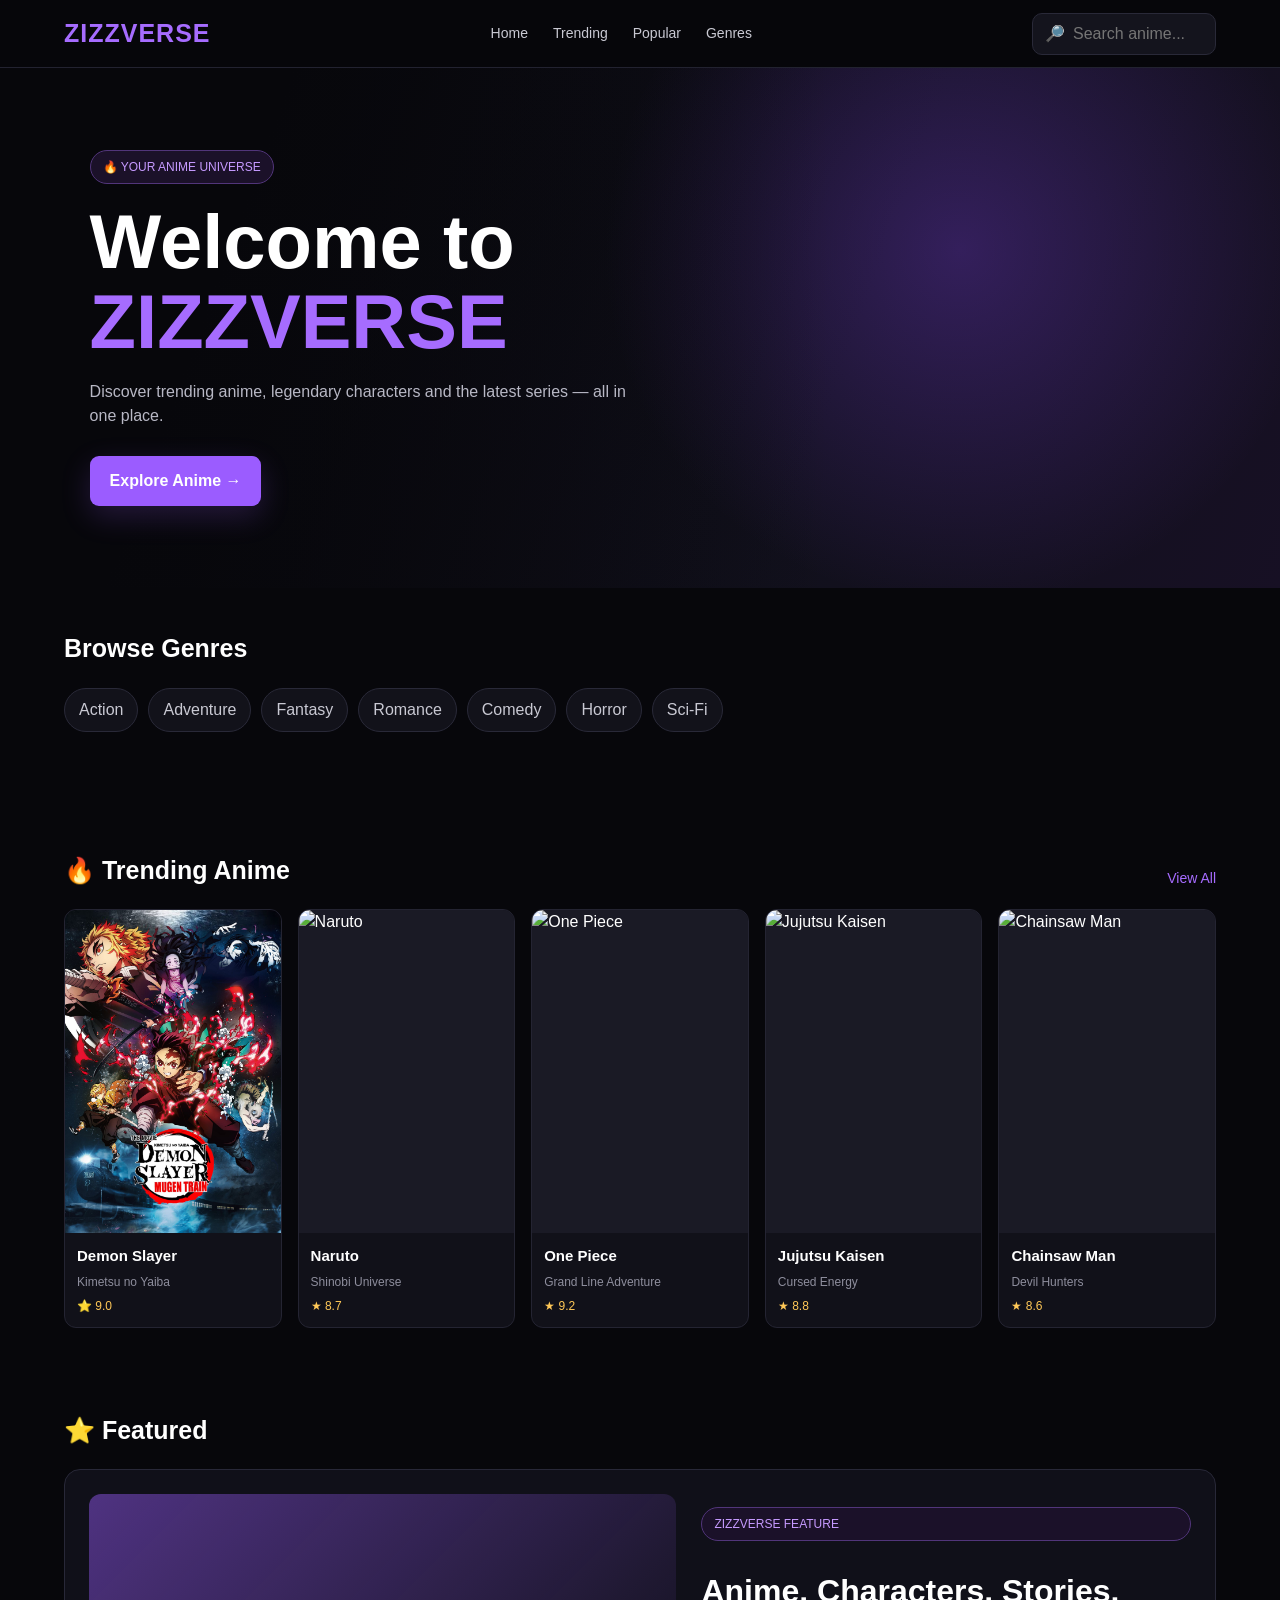
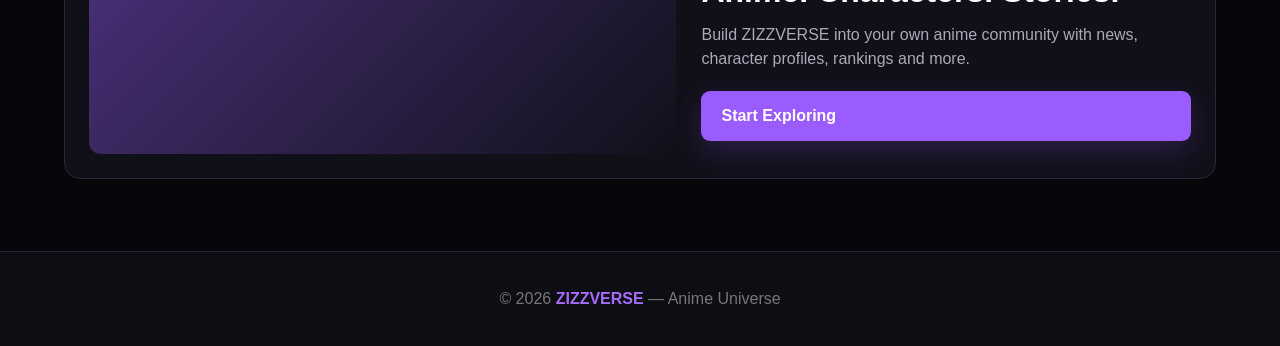
==== index.html @ 0466b25a "Update index.html" ====
<!DOCTYPE html>
<html lang="en">
<head>
<meta charset="UTF-8">
<meta name="viewport" content="width=device-width, initial-scale=1.0">
<meta name="description" content="ZIZZVERSE — Anime Universe">
<title>ZIZZVERSE — Anime Universe</title>
<style>
*{margin:0;padding:0;box-sizing:border-box}html{scroll-behavior:smooth}
body{font-family:Arial,Helvetica,sans-serif;background:#07070b;color:#fff;line-height:1.5}
a{text-decoration:none;color:inherit}button,input{font:inherit}
.nav{position:sticky;top:0;z-index:100;height:68px;display:flex;align-items:center;justify-content:space-between;padding:0 5%;background:rgba(7,7,11,.92);backdrop-filter:blur(12px);border-bottom:1px solid #222230}
.logo{font-size:25px;font-weight:900;letter-spacing:1px;color:#a66cff}.nav-links{display:flex;gap:25px;color:#c9c9d3;font-size:14px}.nav-links a:hover{color:#b477ff}
.search{display:flex;align-items:center;gap:8px;background:#14141d;border:1px solid #292938;border-radius:10px;padding:8px 12px}.search input{width:130px;background:none;border:0;outline:0;color:#fff}
.hero{min-height:520px;display:flex;align-items:center;padding:80px 7%;position:relative;overflow:hidden;background:radial-gradient(circle at 75% 35%,rgba(140,70,255,.28),transparent 35%),linear-gradient(110deg,#07070b 20%,#11101c 65%,#171024)}
.hero:after{content:"";position:absolute;inset:0;background:linear-gradient(90deg,#07070b 0%,transparent 65%);pointer-events:none}
.hero-content{position:relative;z-index:2;max-width:650px}.badge{display:inline-block;padding:7px 12px;border:1px solid #51357a;border-radius:999px;color:#c69aff;background:#1b1129;font-size:12px;margin-bottom:18px}
.hero h1{font-size:clamp(42px,7vw,76px);line-height:1.05;margin-bottom:18px}.hero h1 span{color:#a66cff}.hero p{color:#b8b8c5;max-width:560px;margin-bottom:28px;font-size:16px}
.btn{display:inline-block;padding:13px 20px;border-radius:9px;background:#9b5cff;font-weight:800;box-shadow:0 10px 30px rgba(155,92,255,.2)}.btn:hover{background:#ae78ff}
.section{padding:42px 5%}.section-head{display:flex;align-items:end;justify-content:space-between;margin-bottom:20px;gap:15px}.section h2{font-size:25px}.view{color:#a66cff;font-size:14px}
.chips{display:flex;gap:10px;overflow:auto;padding-bottom:8px;margin-bottom:28px}.chip{flex:0 0 auto;padding:9px 14px;border-radius:999px;background:#12121a;border:1px solid #292938;color:#c9c9d3}.chip:hover{border-color:#9b5cff;color:#fff}
.grid{display:grid;grid-template-columns:repeat(5,1fr);gap:16px}.card{background:#111119;border:1px solid #242432;border-radius:12px;overflow:hidden;transition:.25s}.card:hover{transform:translateY(-6px);border-color:#8e5bdb}
.poster{width:100%;aspect-ratio:2/3;object-fit:cover;display:block;background:#1a1a25}.info{padding:12px}.info h3{font-size:15px;margin-bottom:5px;white-space:nowrap;overflow:hidden;text-overflow:ellipsis}.info p{font-size:12px;color:#8e8e9d}.rating{color:#ffc857;font-size:12px;margin-top:6px}
.feature{display:grid;grid-template-columns:1.2fr 1fr;gap:25px;padding:24px;background:#101019;border:1px solid #282838;border-radius:16px}.feature-art{min-height:260px;border-radius:12px;background:linear-gradient(135deg,rgba(155,92,255,.45),rgba(20,20,30,.1)),url("https://placehold.co/1000x600/15151f/ffffff?text=ZIZZVERSE+FEATURED") center/cover}.feature-copy{display:flex;flex-direction:column;justify-content:center}.feature-copy h2{font-size:32px;margin:8px 0}.feature-copy p{color:#aaaab8;margin-bottom:20px}
footer{margin-top:30px;padding:35px 5%;text-align:center;background:#0d0d14;border-top:1px solid #222230;color:#777}footer strong{color:#a66cff}
@media(max-width:1000px){.grid{grid-template-columns:repeat(4,1fr)}}@media(max-width:750px){.nav-links{display:none}.search input{width:90px}.hero{min-height:460px;padding:65px 6%}.grid{grid-template-columns:repeat(2,1fr);gap:12px}.feature{grid-template-columns:1fr}.feature-art{min-height:190px}.section{padding:34px 5%}}
</style>
</head>
<body>
<header class="nav">
<a class="logo" href="#">ZIZZVERSE</a>
<nav class="nav-links"><a href="#home">Home</a><a href="#trending">Trending</a><a href="#popular">Popular</a><a href="#genres">Genres</a></nav>
<div class="search">🔎<input id="searchInput" type="search" placeholder="Search anime..."></div>
</header>
<main id="home">
<section class="hero"><div class="hero-content"><span class="badge">🔥 YOUR ANIME UNIVERSE</span><h1>Welcome to <span>ZIZZVERSE</span></h1><p>Discover trending anime, legendary characters and the latest series — all in one place.</p><a class="btn" href="#trending">Explore Anime →</a></div></section>
<section class="section" id="genres"><div class="section-head"><h2>Browse Genres</h2></div><div class="chips"><a class="chip" href="#">Action</a><a class="chip" href="#">Adventure</a><a class="chip" href="#">Fantasy</a><a class="chip" href="#">Romance</a><a class="chip" href="#">Comedy</a><a class="chip" href="#">Horror</a><a class="chip" href="#">Sci-Fi</a></div></section>
<section class="section" id="trending"><div class="section-head"><h2>🔥 Trending Anime</h2><a class="view" href="#">View All</a></div><div class="grid" id="animeGrid">

<a href="demon-slayer/" class="card" data-title="Demon Slayer">
    <img class="poster" src="images/demonslayer.jpg" alt="Demon Slayer">
    <div class="info">
        <h3>Demon Slayer</h3>
        <p>Kimetsu no Yaiba</p>
        <div class="rating">⭐ 9.0</div>
    </div>
</a>
<article class="card" data-title="Naruto"><img class="poster" src="https://placehold.co/600x900/17121f/ffffff?text=NARUTO" alt="Naruto"><div class="info"><h3>Naruto</h3><p>Shinobi Universe</p><div class="rating">★ 8.7</div></div></article>
<article class="card" data-title="One Piece"><img class="poster" src="https://placehold.co/600x900/17121f/ffffff?text=ONE+PIECE" alt="One Piece"><div class="info"><h3>One Piece</h3><p>Grand Line Adventure</p><div class="rating">★ 9.2</div></div></article>
<article class="card" data-title="Jujutsu Kaisen"><img class="poster" src="https://placehold.co/600x900/17121f/ffffff?text=JUJUTSU+KAISEN" alt="Jujutsu Kaisen"><div class="info"><h3>Jujutsu Kaisen</h3><p>Cursed Energy</p><div class="rating">★ 8.8</div></div></article>
<article class="card" data-title="Chainsaw Man"><img class="poster" src="https://placehold.co/600x900/17121f/ffffff?text=CHAINSAW+MAN" alt="Chainsaw Man"><div class="info"><h3>Chainsaw Man</h3><p>Devil Hunters</p><div class="rating">★ 8.6</div></div></article>
</div></section>
<section class="section" id="popular"><div class="section-head"><h2>⭐ Featured</h2></div><div class="feature"><div class="feature-art"></div><div class="feature-copy"><span class="badge">ZIZZVERSE FEATURE</span><h2>Anime. Characters. Stories.</h2><p>Build ZIZZVERSE into your own anime community with news, character profiles, rankings and more.</p><a class="btn" href="#trending">Start Exploring</a></div></div></section>
</main>
<footer>© 2026 <strong>ZIZZVERSE</strong> — Anime Universe</footer>
<script>
const search=document.getElementById("searchInput"),cards=document.querySelectorAll(".card");
search.addEventListener("input",()=>{const q=search.value.toLowerCase().trim();cards.forEach(c=>c.style.display=c.dataset.title.toLowerCase().includes(q)?"":"none")});
</script>
</body>
</html>
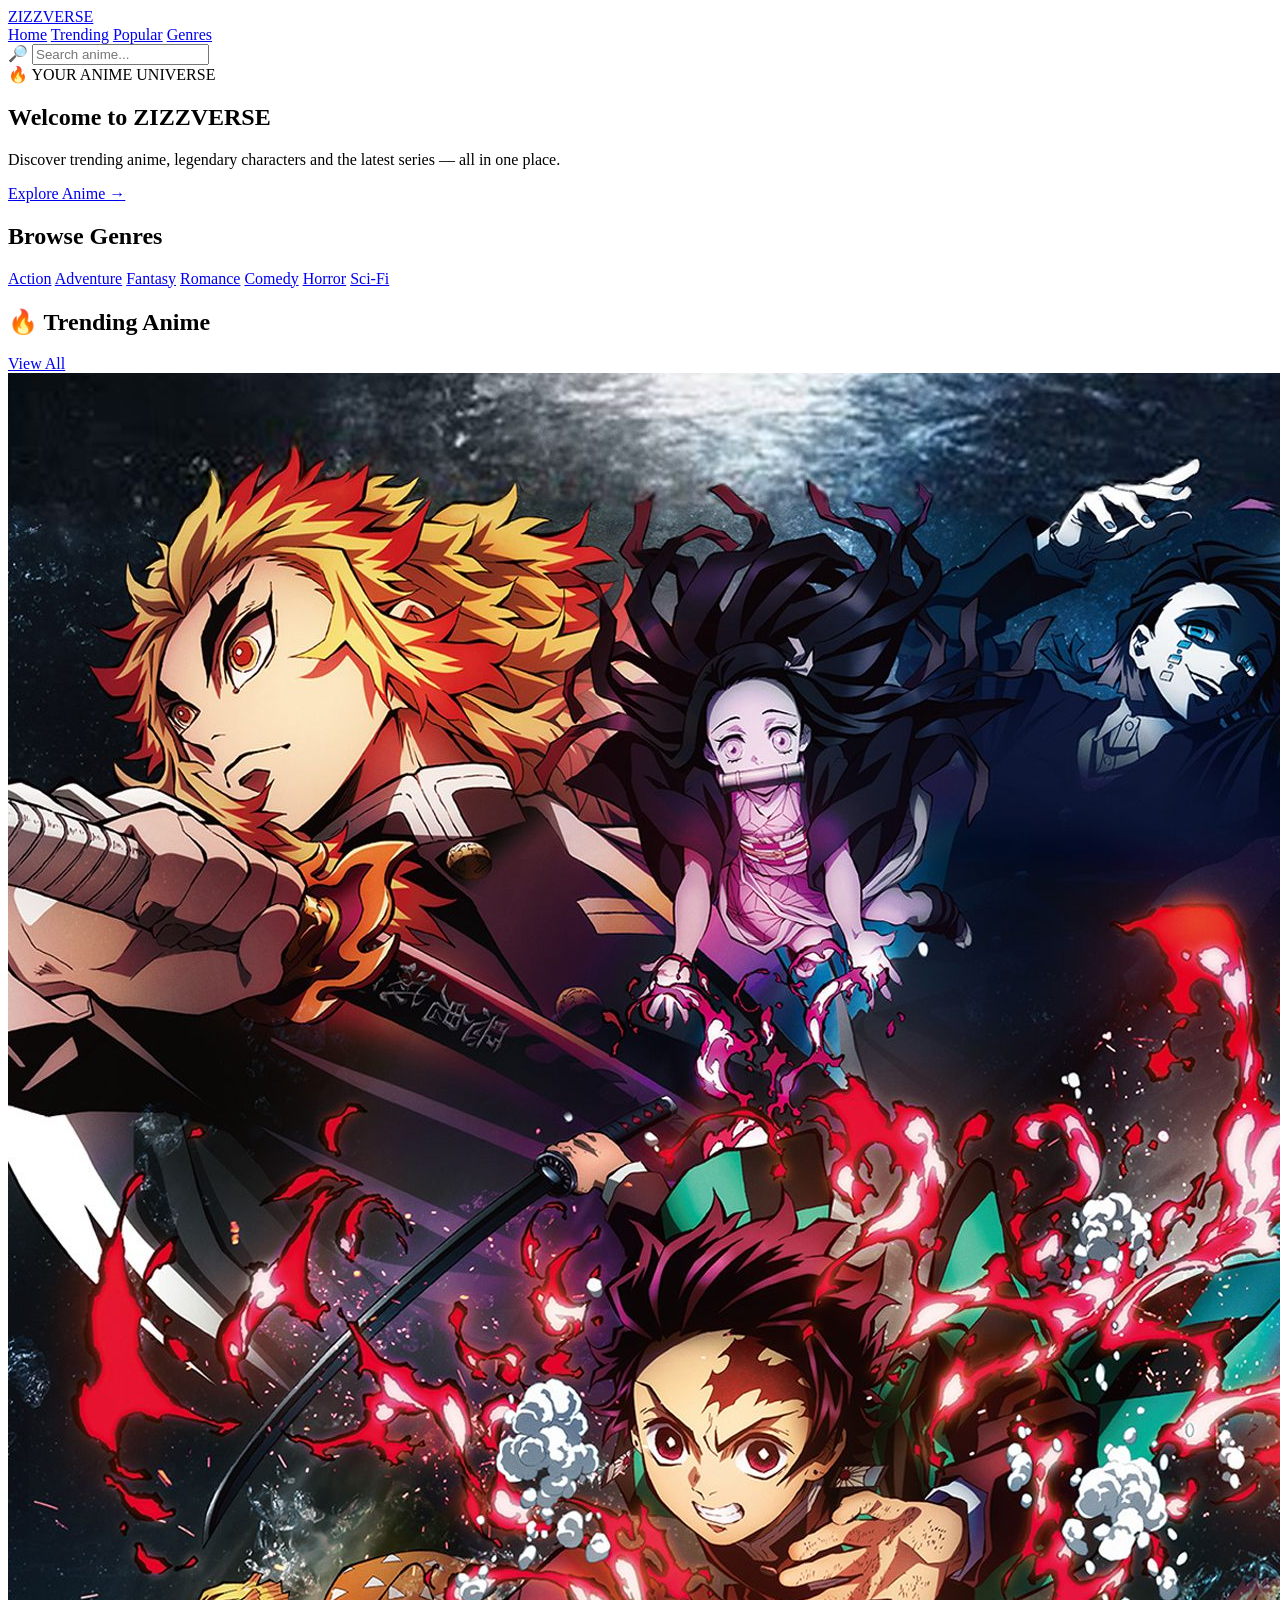
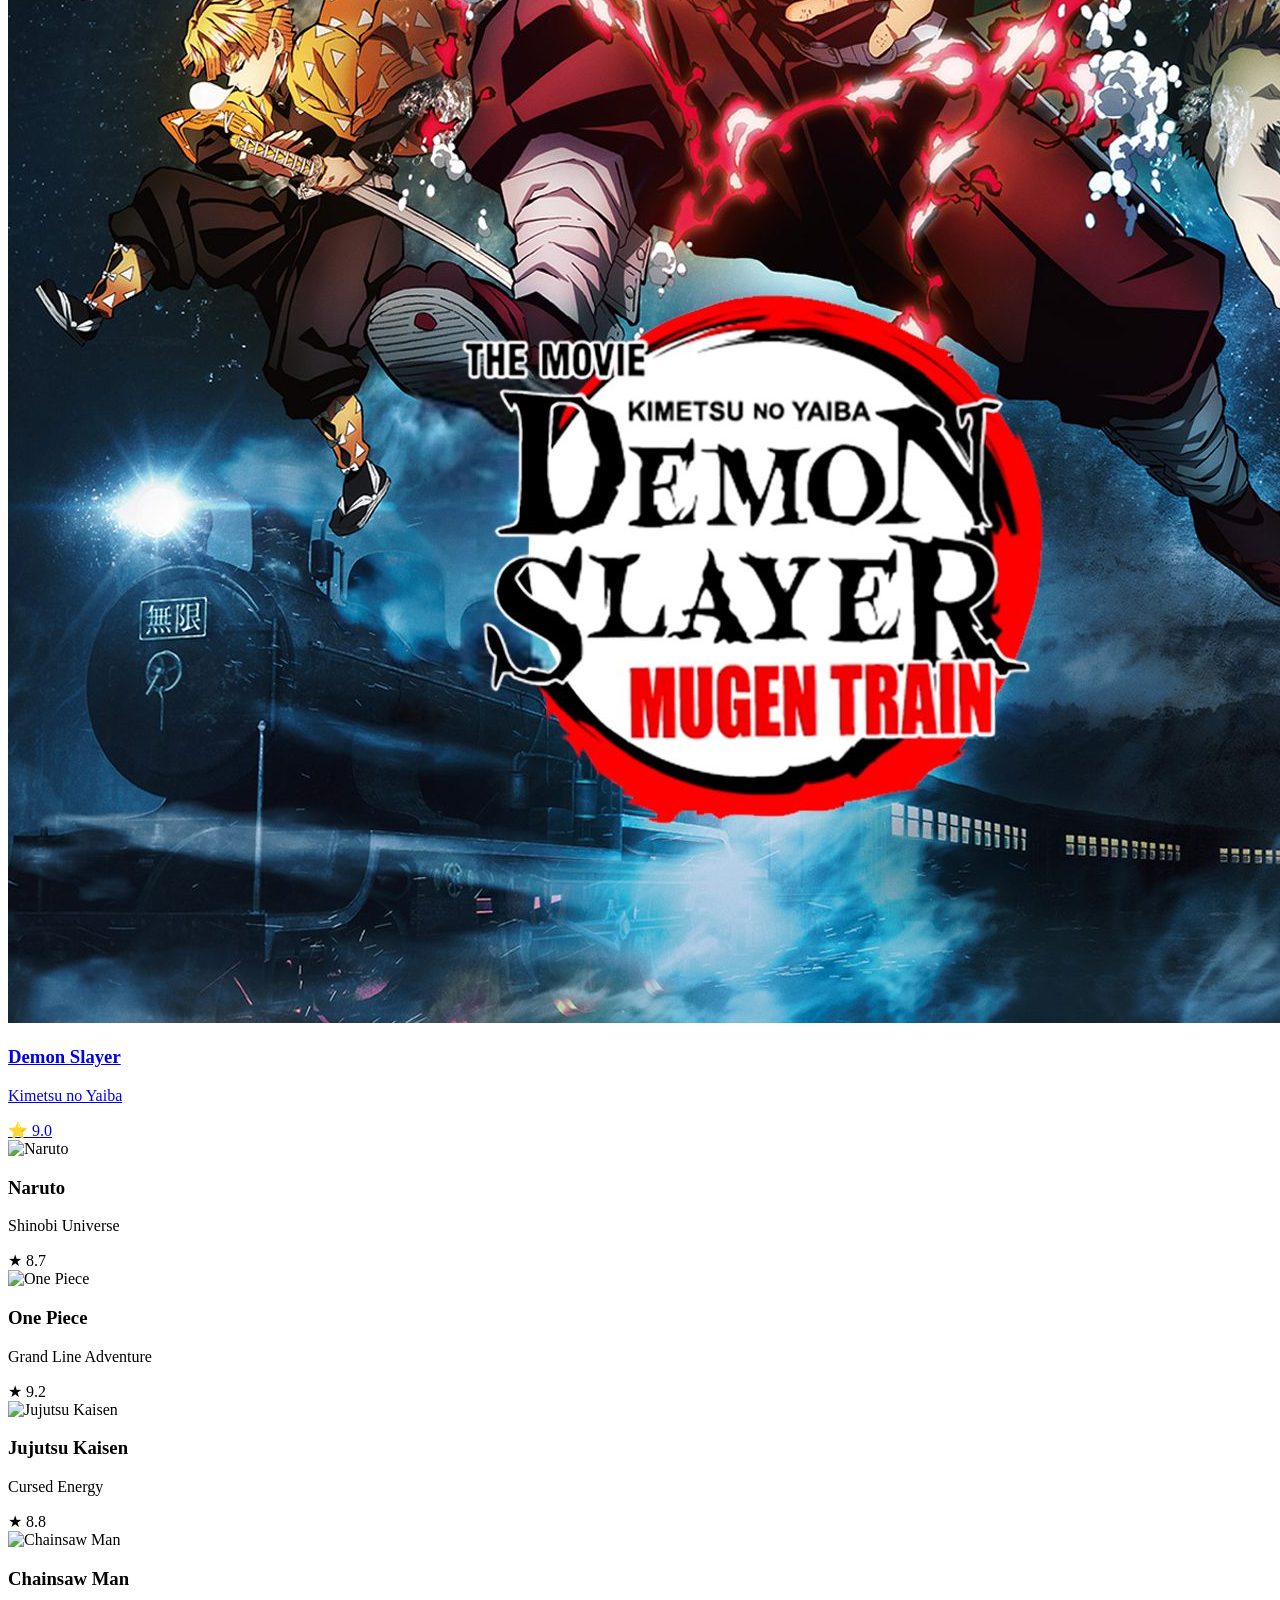
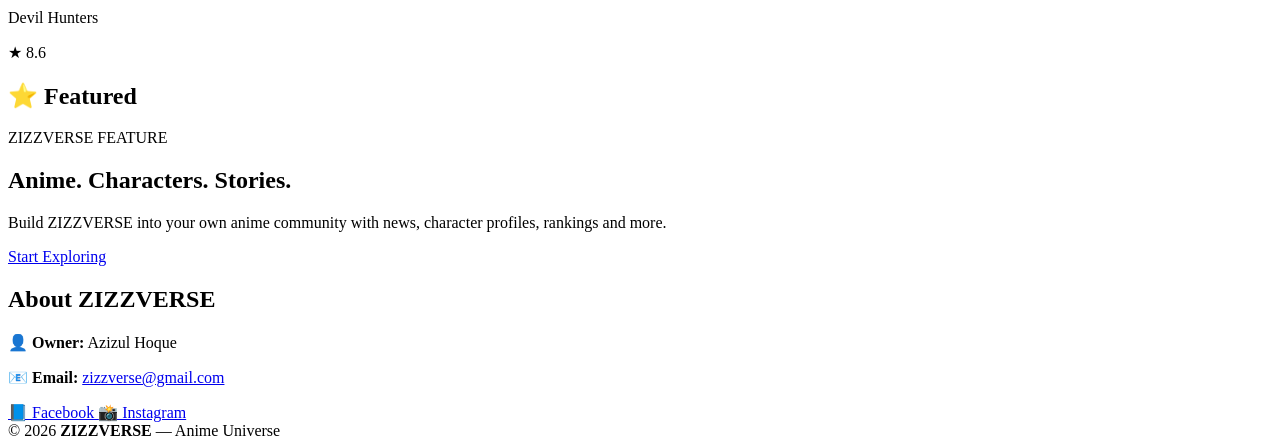
==== commit 6edd5ae4: "Update index.html" ====
--- a/index.html
+++ b/index.html
@@ -5,57 +5,233 @@
 <meta name="viewport" content="width=device-width, initial-scale=1.0">
 <meta name="description" content="ZIZZVERSE — Anime Universe">
 <title>ZIZZVERSE — Anime Universe</title>
-<style>
-*{margin:0;padding:0;box-sizing:border-box}html{scroll-behavior:smooth}
-body{font-family:Arial,Helvetica,sans-serif;background:#07070b;color:#fff;line-height:1.5}
-a{text-decoration:none;color:inherit}button,input{font:inherit}
-.nav{position:sticky;top:0;z-index:100;height:68px;display:flex;align-items:center;justify-content:space-between;padding:0 5%;background:rgba(7,7,11,.92);backdrop-filter:blur(12px);border-bottom:1px solid #222230}
-.logo{font-size:25px;font-weight:900;letter-spacing:1px;color:#a66cff}.nav-links{display:flex;gap:25px;color:#c9c9d3;font-size:14px}.nav-links a:hover{color:#b477ff}
-.search{display:flex;align-items:center;gap:8px;background:#14141d;border:1px solid #292938;border-radius:10px;padding:8px 12px}.search input{width:130px;background:none;border:0;outline:0;color:#fff}
-.hero{min-height:520px;display:flex;align-items:center;padding:80px 7%;position:relative;overflow:hidden;background:radial-gradient(circle at 75% 35%,rgba(140,70,255,.28),transparent 35%),linear-gradient(110deg,#07070b 20%,#11101c 65%,#171024)}
-.hero:after{content:"";position:absolute;inset:0;background:linear-gradient(90deg,#07070b 0%,transparent 65%);pointer-events:none}
-.hero-content{position:relative;z-index:2;max-width:650px}.badge{display:inline-block;padding:7px 12px;border:1px solid #51357a;border-radius:999px;color:#c69aff;background:#1b1129;font-size:12px;margin-bottom:18px}
-.hero h1{font-size:clamp(42px,7vw,76px);line-height:1.05;margin-bottom:18px}.hero h1 span{color:#a66cff}.hero p{color:#b8b8c5;max-width:560px;margin-bottom:28px;font-size:16px}
-.btn{display:inline-block;padding:13px 20px;border-radius:9px;background:#9b5cff;font-weight:800;box-shadow:0 10px 30px rgba(155,92,255,.2)}.btn:hover{background:#ae78ff}
-.section{padding:42px 5%}.section-head{display:flex;align-items:end;justify-content:space-between;margin-bottom:20px;gap:15px}.section h2{font-size:25px}.view{color:#a66cff;font-size:14px}
-.chips{display:flex;gap:10px;overflow:auto;padding-bottom:8px;margin-bottom:28px}.chip{flex:0 0 auto;padding:9px 14px;border-radius:999px;background:#12121a;border:1px solid #292938;color:#c9c9d3}.chip:hover{border-color:#9b5cff;color:#fff}
-.grid{display:grid;grid-template-columns:repeat(5,1fr);gap:16px}.card{background:#111119;border:1px solid #242432;border-radius:12px;overflow:hidden;transition:.25s}.card:hover{transform:translateY(-6px);border-color:#8e5bdb}
-.poster{width:100%;aspect-ratio:2/3;object-fit:cover;display:block;background:#1a1a25}.info{padding:12px}.info h3{font-size:15px;margin-bottom:5px;white-space:nowrap;overflow:hidden;text-overflow:ellipsis}.info p{font-size:12px;color:#8e8e9d}.rating{color:#ffc857;font-size:12px;margin-top:6px}
-.feature{display:grid;grid-template-columns:1.2fr 1fr;gap:25px;padding:24px;background:#101019;border:1px solid #282838;border-radius:16px}.feature-art{min-height:260px;border-radius:12px;background:linear-gradient(135deg,rgba(155,92,255,.45),rgba(20,20,30,.1)),url("https://placehold.co/1000x600/15151f/ffffff?text=ZIZZVERSE+FEATURED") center/cover}.feature-copy{display:flex;flex-direction:column;justify-content:center}.feature-copy h2{font-size:32px;margin:8px 0}.feature-copy p{color:#aaaab8;margin-bottom:20px}
-footer{margin-top:30px;padding:35px 5%;text-align:center;background:#0d0d14;border-top:1px solid #222230;color:#777}footer strong{color:#a66cff}
-@media(max-width:1000px){.grid{grid-template-columns:repeat(4,1fr)}}@media(max-width:750px){.nav-links{display:none}.search input{width:90px}.hero{min-height:460px;padding:65px 6%}.grid{grid-template-columns:repeat(2,1fr);gap:12px}.feature{grid-template-columns:1fr}.feature-art{min-height:190px}.section{padding:34px 5%}}
-</style>
+
+<link rel="stylesheet" href="style.css">
 </head>
+
 <body>
+
 <header class="nav">
 <a class="logo" href="#">ZIZZVERSE</a>
-<nav class="nav-links"><a href="#home">Home</a><a href="#trending">Trending</a><a href="#popular">Popular</a><a href="#genres">Genres</a></nav>
-<div class="search">🔎<input id="searchInput" type="search" placeholder="Search anime..."></div>
+
+<nav class="nav-links">
+<a href="#home">Home</a>
+<a href="#trending">Trending</a>
+<a href="#popular">Popular</a>
+<a href="#genres">Genres</a>
+</nav>
+
+<div class="search">
+🔎
+<input id="searchInput" type="search" placeholder="Search anime...">
+</div>
 </header>
+
 <main id="home">
-<section class="hero"><div class="hero-content"><span class="badge">🔥 YOUR ANIME UNIVERSE</span><h1>Welcome to <span>ZIZZVERSE</span></h1><p>Discover trending anime, legendary characters and the latest series — all in one place.</p><a class="btn" href="#trending">Explore Anime →</a></div></section>
-<section class="section" id="genres"><div class="section-head"><h2>Browse Genres</h2></div><div class="chips"><a class="chip" href="#">Action</a><a class="chip" href="#">Adventure</a><a class="chip" href="#">Fantasy</a><a class="chip" href="#">Romance</a><a class="chip" href="#">Comedy</a><a class="chip" href="#">Horror</a><a class="chip" href="#">Sci-Fi</a></div></section>
-<section class="section" id="trending"><div class="section-head"><h2>🔥 Trending Anime</h2><a class="view" href="#">View All</a></div><div class="grid" id="animeGrid">
+
+<section class="hero">
+<div class="hero-content">
+
+<span class="badge">🔥 YOUR ANIME UNIVERSE</span>
+
+<h1>Welcome to <span>ZIZZVERSE</span></h1>
+
+<p>
+Discover trending anime, legendary characters and the latest series —
+all in one place.
+</p>
+
+<a class="btn" href="#trending">Explore Anime →</a>
+
+</div>
+</section>
+
+<section class="section" id="genres">
+
+<div class="section-head">
+<h2>Browse Genres</h2>
+</div>
+
+<div class="chips">
+<a class="chip" href="#">Action</a>
+<a class="chip" href="#">Adventure</a>
+<a class="chip" href="#">Fantasy</a>
+<a class="chip" href="#">Romance</a>
+<a class="chip" href="#">Comedy</a>
+<a class="chip" href="#">Horror</a>
+<a class="chip" href="#">Sci-Fi</a>
+</div>
+
+</section>
+
+<section class="section" id="trending">
+
+<div class="section-head">
+<h2>🔥 Trending Anime</h2>
+<a class="view" href="#">View All</a>
+</div>
+
+<div class="grid" id="animeGrid">
 
 <a href="demon-slayer/" class="card" data-title="Demon Slayer">
-    <img class="poster" src="images/demonslayer.jpg" alt="Demon Slayer">
-    <div class="info">
-        <h3>Demon Slayer</h3>
-        <p>Kimetsu no Yaiba</p>
-        <div class="rating">⭐ 9.0</div>
-    </div>
-</a>
-<article class="card" data-title="Naruto"><img class="poster" src="https://placehold.co/600x900/17121f/ffffff?text=NARUTO" alt="Naruto"><div class="info"><h3>Naruto</h3><p>Shinobi Universe</p><div class="rating">★ 8.7</div></div></article>
-<article class="card" data-title="One Piece"><img class="poster" src="https://placehold.co/600x900/17121f/ffffff?text=ONE+PIECE" alt="One Piece"><div class="info"><h3>One Piece</h3><p>Grand Line Adventure</p><div class="rating">★ 9.2</div></div></article>
-<article class="card" data-title="Jujutsu Kaisen"><img class="poster" src="https://placehold.co/600x900/17121f/ffffff?text=JUJUTSU+KAISEN" alt="Jujutsu Kaisen"><div class="info"><h3>Jujutsu Kaisen</h3><p>Cursed Energy</p><div class="rating">★ 8.8</div></div></article>
-<article class="card" data-title="Chainsaw Man"><img class="poster" src="https://placehold.co/600x900/17121f/ffffff?text=CHAINSAW+MAN" alt="Chainsaw Man"><div class="info"><h3>Chainsaw Man</h3><p>Devil Hunters</p><div class="rating">★ 8.6</div></div></article>
-</div></section>
-<section class="section" id="popular"><div class="section-head"><h2>⭐ Featured</h2></div><div class="feature"><div class="feature-art"></div><div class="feature-copy"><span class="badge">ZIZZVERSE FEATURE</span><h2>Anime. Characters. Stories.</h2><p>Build ZIZZVERSE into your own anime community with news, character profiles, rankings and more.</p><a class="btn" href="#trending">Start Exploring</a></div></div></section>
+
+<img class="poster"
+src="images/demonslayer.jpg"
+alt="Demon Slayer">
+
+<div class="info">
+<h3>Demon Slayer</h3>
+<p>Kimetsu no Yaiba</p>
+<div class="rating">⭐ 9.0</div>
+</div>
+
+</a>
+
+<article class="card" data-title="Naruto">
+
+<img class="poster"
+src="https://placehold.co/600x900/17121f/ffffff?text=NARUTO"
+alt="Naruto">
+
+<div class="info">
+<h3>Naruto</h3>
+<p>Shinobi Universe</p>
+<div class="rating">★ 8.7</div>
+</div>
+
+</article>
+
+<article class="card" data-title="One Piece">
+
+<img class="poster"
+src="https://placehold.co/600x900/17121f/ffffff?text=ONE+PIECE"
+alt="One Piece">
+
+<div class="info">
+<h3>One Piece</h3>
+<p>Grand Line Adventure</p>
+<div class="rating">★ 9.2</div>
+</div>
+
+</article>
+
+<article class="card" data-title="Jujutsu Kaisen">
+
+<img class="poster"
+src="https://placehold.co/600x900/17121f/ffffff?text=JUJUTSU+KAISEN"
+alt="Jujutsu Kaisen">
+
+<div class="info">
+<h3>Jujutsu Kaisen</h3>
+<p>Cursed Energy</p>
+<div class="rating">★ 8.8</div>
+</div>
+
+</article>
+
+<article class="card" data-title="Chainsaw Man">
+
+<img class="poster"
+src="https://placehold.co/600x900/17121f/ffffff?text=CHAINSAW+MAN"
+alt="Chainsaw Man">
+
+<div class="info">
+<h3>Chainsaw Man</h3>
+<p>Devil Hunters</p>
+<div class="rating">★ 8.6</div>
+</div>
+
+</article>
+
+</div>
+</section>
+
+<section class="section" id="popular">
+
+<div class="section-head">
+<h2>⭐ Featured</h2>
+</div>
+
+<div class="feature">
+
+<div class="feature-art"></div>
+
+<div class="feature-copy">
+
+<span class="badge">ZIZZVERSE FEATURE</span>
+
+<h2>Anime. Characters. Stories.</h2>
+
+<p>
+Build ZIZZVERSE into your own anime community with news,
+character profiles, rankings and more.
+</p>
+
+<a class="btn" href="#trending">Start Exploring</a>
+
+</div>
+</div>
+
+</section>
+
+<section class="owner-section">
+
+<h2>About ZIZZVERSE</h2>
+
+<p class="owner-info">
+👤 <strong>Owner:</strong> Azizul Hoque
+</p>
+
+<p class="owner-info">
+📧 <strong>Email:</strong>
+<a href="mailto:zizzverse@gmail.com">
+zizzverse@gmail.com
+</a>
+</p>
+
+<div class="social-links">
+
+<a
+class="social-btn"
+href="https://www.facebook.com/zizzverse"
+target="_blank"
+rel="noopener noreferrer">
+📘 Facebook
+</a>
+
+<a
+class="social-btn"
+href="https://www.instagram.com/zizzverse"
+target="_blank"
+rel="noopener noreferrer">
+📸 Instagram
+</a>
+
+</div>
+
+</section>
+
 </main>
-<footer>© 2026 <strong>ZIZZVERSE</strong> — Anime Universe</footer>
+
+<footer>
+© 2026 <strong>ZIZZVERSE</strong> — Anime Universe
+</footer>
+
 <script>
-const search=document.getElementById("searchInput"),cards=document.querySelectorAll(".card");
-search.addEventListener("input",()=>{const q=search.value.toLowerCase().trim();cards.forEach(c=>c.style.display=c.dataset.title.toLowerCase().includes(q)?"":"none")});
+
+const search=document.getElementById("searchInput"),
+cards=document.querySelectorAll(".card");
+
+search.addEventListener("input",()=>{
+const q=search.value.toLowerCase().trim();
+
+cards.forEach(c=>{
+c.style.display=
+c.dataset.title.toLowerCase().includes(q)?"":"none";
+});
+});
+
 </script>
+
 </body>
 </html>
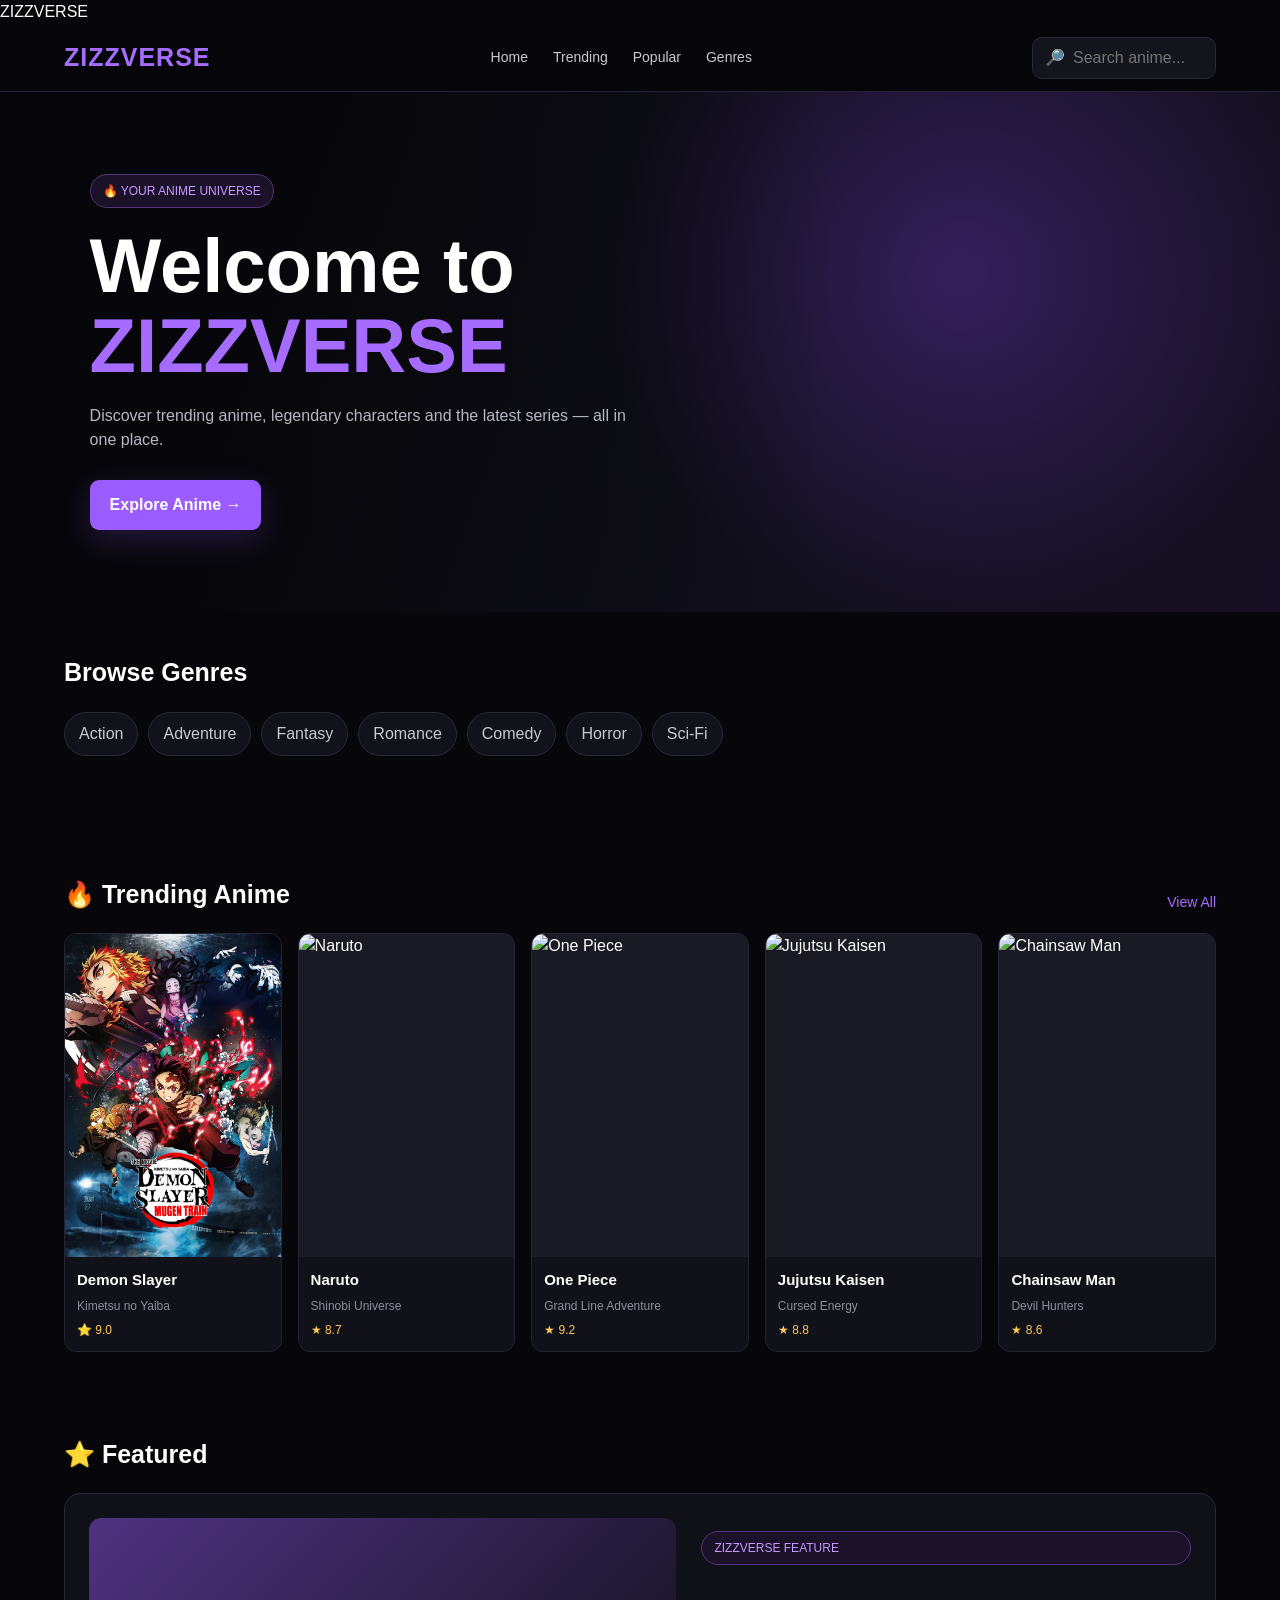
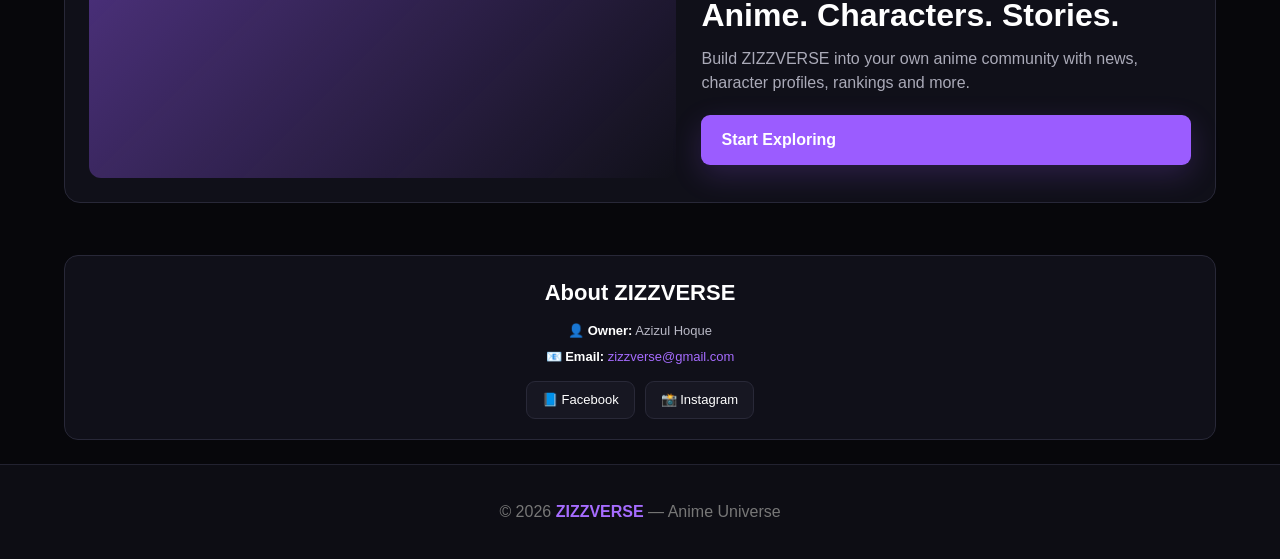
==== commit 625c7c44: "Update index.html" ====
--- a/index.html
+++ b/index.html
@@ -8,7 +8,11 @@
 
 <link rel="stylesheet" href="style.css">
 </head>
-
+<!-- ===== ZIZZVERSE INTRO ===== -->
+
+<div id="intro-screen">
+    <div class="intro-logo">ZIZZVERSE</div>
+</div>
 <body>
 
 <header class="nav">
--- a/style.css
+++ b/style.css
@@ -0,0 +1,387 @@
+*{
+margin:0;
+padding:0;
+box-sizing:border-box
+}
+
+html{
+scroll-behavior:smooth
+}
+
+body{
+font-family:Arial,Helvetica,sans-serif;
+background:#07070b;
+color:#fff;
+line-height:1.5
+}
+
+a{
+text-decoration:none;
+color:inherit
+}
+
+button,
+input{
+font:inherit
+}
+
+.nav{
+position:sticky;
+top:0;
+z-index:100;
+height:68px;
+display:flex;
+align-items:center;
+justify-content:space-between;
+padding:0 5%;
+background:rgba(7,7,11,.92);
+backdrop-filter:blur(12px);
+border-bottom:1px solid #222230
+}
+
+.logo{
+font-size:25px;
+font-weight:900;
+letter-spacing:1px;
+color:#a66cff
+}
+
+.nav-links{
+display:flex;
+gap:25px;
+color:#c9c9d3;
+font-size:14px
+}
+
+.nav-links a:hover{
+color:#b477ff
+}
+
+.search{
+display:flex;
+align-items:center;
+gap:8px;
+background:#14141d;
+border:1px solid #292938;
+border-radius:10px;
+padding:8px 12px
+}
+
+.search input{
+width:130px;
+background:none;
+border:0;
+outline:0;
+color:#fff
+}
+
+.hero{
+min-height:520px;
+display:flex;
+align-items:center;
+padding:80px 7%;
+position:relative;
+overflow:hidden;
+background:
+radial-gradient(circle at 75% 35%,rgba(140,70,255,.28),transparent 35%),
+linear-gradient(110deg,#07070b 20%,#11101c 65%,#171024)
+}
+
+.hero:after{
+content:"";
+position:absolute;
+inset:0;
+background:linear-gradient(90deg,#07070b 0%,transparent 65%);
+pointer-events:none
+}
+
+.hero-content{
+position:relative;
+z-index:2;
+max-width:650px
+}
+
+.badge{
+display:inline-block;
+padding:7px 12px;
+border:1px solid #51357a;
+border-radius:999px;
+color:#c69aff;
+background:#1b1129;
+font-size:12px;
+margin-bottom:18px
+}
+
+.hero h1{
+font-size:clamp(42px,7vw,76px);
+line-height:1.05;
+margin-bottom:18px
+}
+
+.hero h1 span{
+color:#a66cff
+}
+
+.hero p{
+color:#b8b8c5;
+max-width:560px;
+margin-bottom:28px;
+font-size:16px
+}
+
+.btn{
+display:inline-block;
+padding:13px 20px;
+border-radius:9px;
+background:#9b5cff;
+font-weight:800;
+box-shadow:0 10px 30px rgba(155,92,255,.2)
+}
+
+.btn:hover{
+background:#ae78ff
+}
+
+.section{
+padding:42px 5%
+}
+
+.section-head{
+display:flex;
+align-items:end;
+justify-content:space-between;
+margin-bottom:20px;
+gap:15px
+}
+
+.section h2{
+font-size:25px
+}
+
+.view{
+color:#a66cff;
+font-size:14px
+}
+
+.chips{
+display:flex;
+gap:10px;
+overflow:auto;
+padding-bottom:8px;
+margin-bottom:28px
+}
+
+.chip{
+flex:0 0 auto;
+padding:9px 14px;
+border-radius:999px;
+background:#12121a;
+border:1px solid #292938;
+color:#c9c9d3
+}
+
+.chip:hover{
+border-color:#9b5cff;
+color:#fff
+}
+
+.grid{
+display:grid;
+grid-template-columns:repeat(5,1fr);
+gap:16px
+}
+
+.card{
+background:#111119;
+border:1px solid #242432;
+border-radius:12px;
+overflow:hidden;
+transition:.25s
+}
+
+.card:hover{
+transform:translateY(-6px);
+border-color:#8e5bdb
+}
+
+.poster{
+width:100%;
+aspect-ratio:2/3;
+object-fit:cover;
+display:block;
+background:#1a1a25
+}
+
+.info{
+padding:12px
+}
+
+.info h3{
+font-size:15px;
+margin-bottom:5px;
+white-space:nowrap;
+overflow:hidden;
+text-overflow:ellipsis
+}
+
+.info p{
+font-size:12px;
+color:#8e8e9d
+}
+
+.rating{
+color:#ffc857;
+font-size:12px;
+margin-top:6px
+}
+
+.feature{
+display:grid;
+grid-template-columns:1.2fr 1fr;
+gap:25px;
+padding:24px;
+background:#101019;
+border:1px solid #282838;
+border-radius:16px
+}
+
+.feature-art{
+min-height:260px;
+border-radius:12px;
+background:
+linear-gradient(135deg,rgba(155,92,255,.45),rgba(20,20,30,.1)),
+url("https://placehold.co/1000x600/15151f/ffffff?text=ZIZZVERSE+FEATURED")
+center/cover
+}
+
+.feature-copy{
+display:flex;
+flex-direction:column;
+justify-content:center
+}
+
+.feature-copy h2{
+font-size:32px;
+margin:8px 0
+}
+
+.feature-copy p{
+color:#aaaab8;
+margin-bottom:20px
+}
+
+/* ===== OWNER & SOCIAL SECTION ===== */
+
+.owner-section{
+margin:10px 5% 24px;
+padding:20px 15px;
+text-align:center;
+background:#101019;
+border:1px solid #282838;
+border-radius:14px
+}
+
+.owner-section h2{
+font-size:22px;
+margin-bottom:12px;
+color:#fff
+}
+
+.owner-info{
+color:#b8b8c5;
+font-size:13px;
+margin:6px 0
+}
+
+.owner-info strong{
+color:#fff
+}
+
+.owner-info a{
+color:#a66cff
+}
+
+.owner-info a:hover{
+color:#c69aff
+}
+
+.social-links{
+display:flex;
+justify-content:center;
+gap:10px;
+margin-top:15px;
+flex-wrap:wrap
+}
+
+.social-btn{
+display:inline-block;
+padding:8px 15px;
+border-radius:9px;
+background:#171722;
+border:1px solid #292938;
+color:#fff;
+font-size:13px;
+transition:.2s
+}
+
+.social-btn:hover{
+transform:translateY(-2px);
+border-color:#9b5cff
+}
+
+/* ===== FOOTER ===== */
+
+footer{
+margin-top:0;
+padding:35px 5%;
+text-align:center;
+background:#0d0d14;
+border-top:1px solid #222230;
+color:#777
+}
+
+footer strong{
+color:#a66cff
+}
+
+@media(max-width:1000px){
+
+.grid{
+grid-template-columns:repeat(4,1fr)
+}
+
+}
+
+@media(max-width:750px){
+
+.nav-links{
+display:none
+}
+
+.search input{
+width:90px
+}
+
+.hero{
+min-height:460px;
+padding:65px 6%
+}
+
+.grid{
+grid-template-columns:repeat(2,1fr);
+gap:12px
+}
+
+.feature{
+grid-template-columns:1fr
+}
+
+.feature-art{
+min-height:190px
+}
+
+.section{
+padding:34px 5%
+}
+
+}
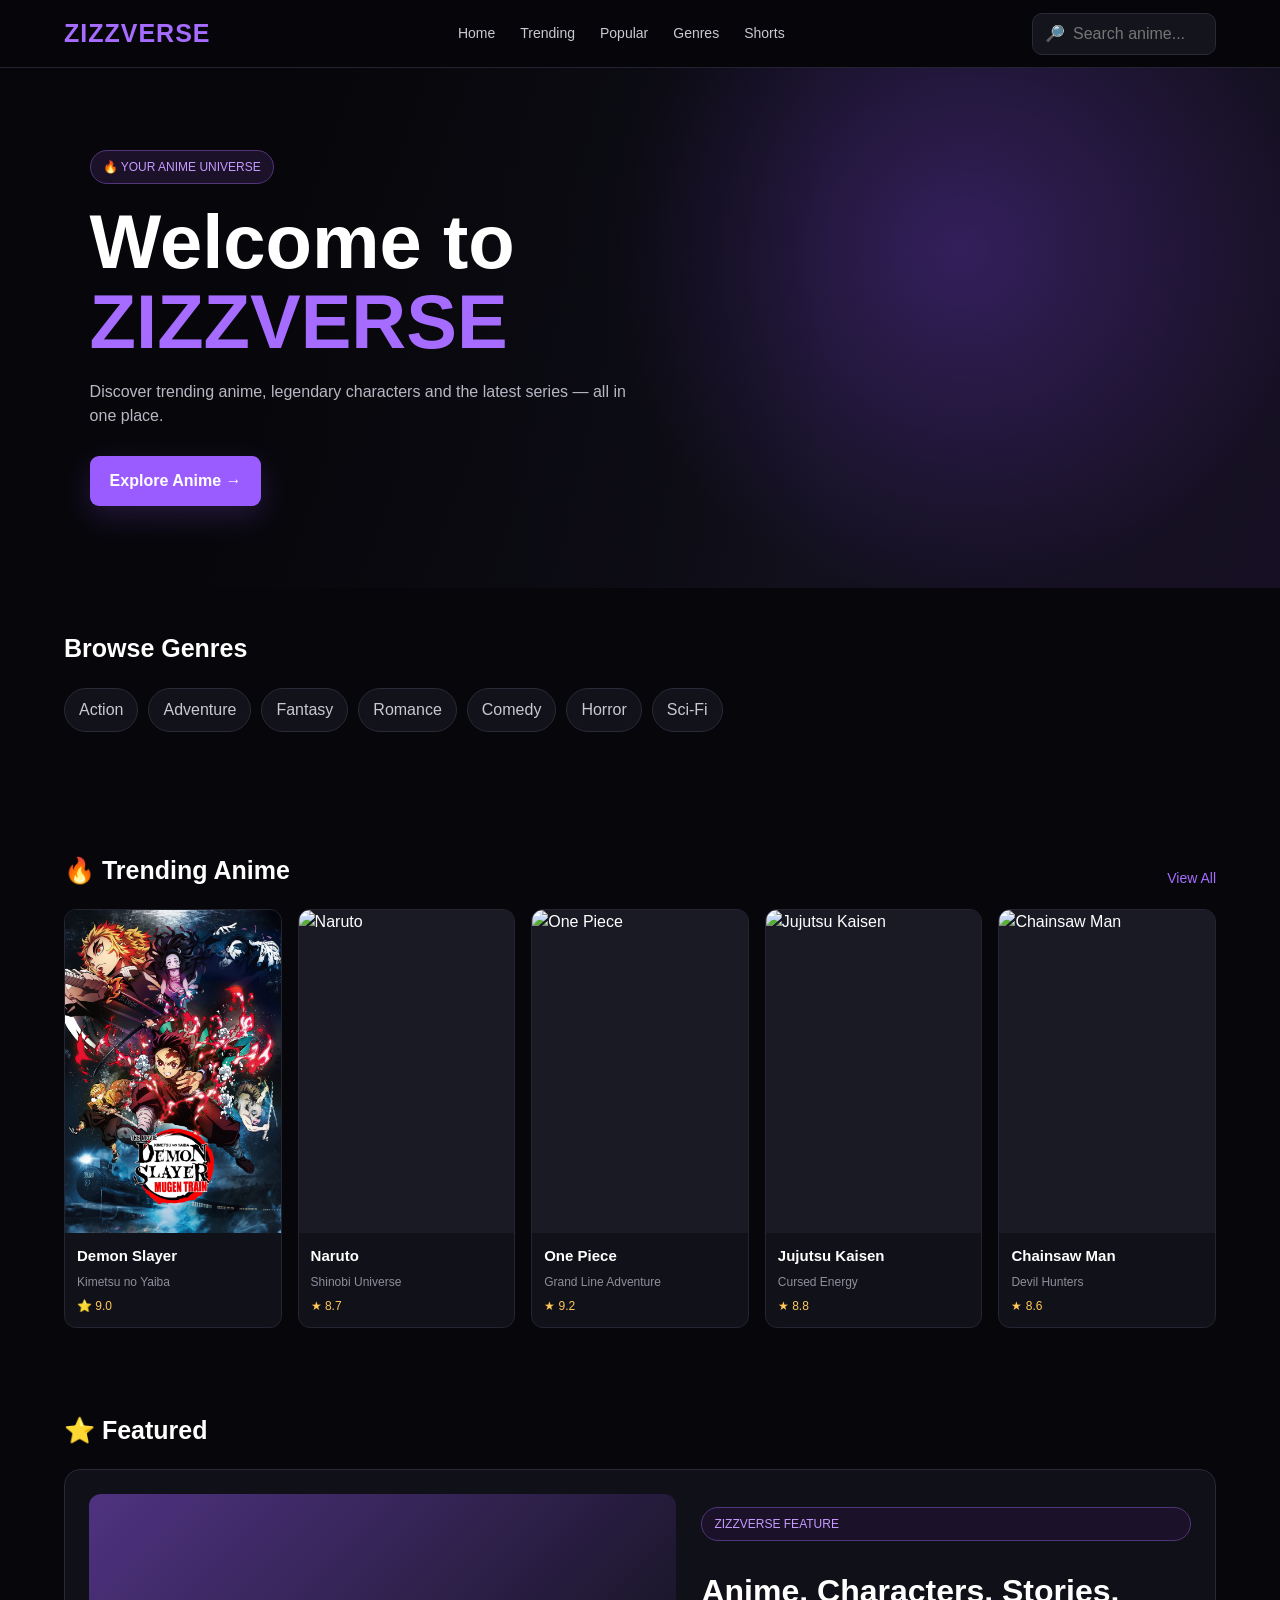
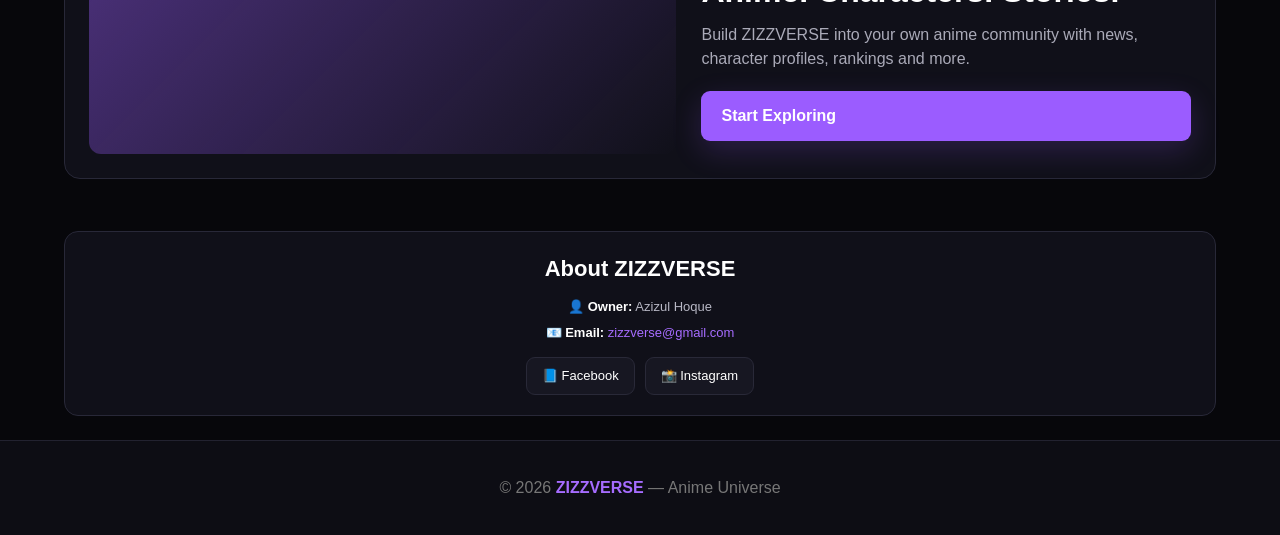
==== commit 69e59d0d: "Update index.html" ====
--- a/index.html
+++ b/index.html
@@ -8,14 +8,18 @@
 
 <link rel="stylesheet" href="style.css">
 </head>
+
+<body>
+
 <!-- ===== ZIZZVERSE INTRO ===== -->
-
 <div id="intro-screen">
     <div class="intro-logo">ZIZZVERSE</div>
 </div>
-<body>
-
+
+
+<!-- ===== NAVIGATION ===== -->
 <header class="nav">
+
 <a class="logo" href="#">ZIZZVERSE</a>
 
 <nav class="nav-links">
@@ -23,17 +27,24 @@
 <a href="#trending">Trending</a>
 <a href="#popular">Popular</a>
 <a href="#genres">Genres</a>
+<a href="shorts.html">Shorts</a>
 </nav>
 
 <div class="search">
 🔎
 <input id="searchInput" type="search" placeholder="Search anime...">
 </div>
+
 </header>
 
+
+<!-- ===== MAIN ===== -->
 <main id="home">
 
+
+<!-- ===== HERO ===== -->
 <section class="hero">
+
 <div class="hero-content">
 
 <span class="badge">🔥 YOUR ANIME UNIVERSE</span>
@@ -45,11 +56,16 @@
 all in one place.
 </p>
 
-<a class="btn" href="#trending">Explore Anime →</a>
-
-</div>
-</section>
-
+<a class="btn" href="#trending">
+Explore Anime →
+</a>
+
+</div>
+
+</section>
+
+
+<!-- ===== GENRES ===== -->
 <section class="section" id="genres">
 
 <div class="section-head">
@@ -57,6 +73,7 @@
 </div>
 
 <div class="chips">
+
 <a class="chip" href="#">Action</a>
 <a class="chip" href="#">Adventure</a>
 <a class="chip" href="#">Fantasy</a>
@@ -64,175 +81,278 @@
 <a class="chip" href="#">Comedy</a>
 <a class="chip" href="#">Horror</a>
 <a class="chip" href="#">Sci-Fi</a>
-</div>
-
-</section>
-
+
+</div>
+
+</section>
+
+
+<!-- ===== TRENDING ===== -->
 <section class="section" id="trending">
 
 <div class="section-head">
+
 <h2>🔥 Trending Anime</h2>
-<a class="view" href="#">View All</a>
-</div>
+
+<a class="view" href="#">
+View All
+</a>
+
+</div>
+
 
 <div class="grid" id="animeGrid">
 
+
+<!-- Demon Slayer -->
+
 <a href="demon-slayer/" class="card" data-title="Demon Slayer">
 
-<img class="poster"
+<img
+class="poster"
 src="images/demonslayer.jpg"
 alt="Demon Slayer">
 
 <div class="info">
+
 <h3>Demon Slayer</h3>
+
 <p>Kimetsu no Yaiba</p>
-<div class="rating">⭐ 9.0</div>
-</div>
-
-</a>
+
+<div class="rating">
+⭐ 9.0
+</div>
+
+</div>
+
+</a>
+
+
+<!-- Naruto -->
 
 <article class="card" data-title="Naruto">
 
-<img class="poster"
+<img
+class="poster"
 src="https://placehold.co/600x900/17121f/ffffff?text=NARUTO"
 alt="Naruto">
 
 <div class="info">
+
 <h3>Naruto</h3>
+
 <p>Shinobi Universe</p>
-<div class="rating">★ 8.7</div>
+
+<div class="rating">
+★ 8.7
+</div>
+
 </div>
 
 </article>
 
+
+<!-- One Piece -->
+
 <article class="card" data-title="One Piece">
 
-<img class="poster"
+<img
+class="poster"
 src="https://placehold.co/600x900/17121f/ffffff?text=ONE+PIECE"
 alt="One Piece">
 
 <div class="info">
+
 <h3>One Piece</h3>
+
 <p>Grand Line Adventure</p>
-<div class="rating">★ 9.2</div>
+
+<div class="rating">
+★ 9.2
+</div>
+
 </div>
 
 </article>
 
+
+<!-- Jujutsu Kaisen -->
+
 <article class="card" data-title="Jujutsu Kaisen">
 
-<img class="poster"
+<img
+class="poster"
 src="https://placehold.co/600x900/17121f/ffffff?text=JUJUTSU+KAISEN"
 alt="Jujutsu Kaisen">
 
 <div class="info">
+
 <h3>Jujutsu Kaisen</h3>
+
 <p>Cursed Energy</p>
-<div class="rating">★ 8.8</div>
+
+<div class="rating">
+★ 8.8
+</div>
+
 </div>
 
 </article>
 
+
+<!-- Chainsaw Man -->
+
 <article class="card" data-title="Chainsaw Man">
 
-<img class="poster"
+<img
+class="poster"
 src="https://placehold.co/600x900/17121f/ffffff?text=CHAINSAW+MAN"
 alt="Chainsaw Man">
 
 <div class="info">
+
 <h3>Chainsaw Man</h3>
+
 <p>Devil Hunters</p>
-<div class="rating">★ 8.6</div>
+
+<div class="rating">
+★ 8.6
+</div>
+
 </div>
 
 </article>
 
-</div>
-</section>
-
+
+</div>
+
+</section>
+
+
+<!-- ===== FEATURED ===== -->
 <section class="section" id="popular">
 
 <div class="section-head">
+
 <h2>⭐ Featured</h2>
-</div>
+
+</div>
+
 
 <div class="feature">
 
+
 <div class="feature-art"></div>
 
+
 <div class="feature-copy">
 
-<span class="badge">ZIZZVERSE FEATURE</span>
-
-<h2>Anime. Characters. Stories.</h2>
+<span class="badge">
+ZIZZVERSE FEATURE
+</span>
+
+<h2>
+Anime. Characters. Stories.
+</h2>
 
 <p>
 Build ZIZZVERSE into your own anime community with news,
 character profiles, rankings and more.
 </p>
 
-<a class="btn" href="#trending">Start Exploring</a>
-
-</div>
-</div>
-
-</section>
-
+<a class="btn" href="#trending">
+Start Exploring
+</a>
+
+</div>
+
+</div>
+
+</section>
+
+
+<!-- ===== OWNER & SOCIAL ===== -->
 <section class="owner-section">
 
-<h2>About ZIZZVERSE</h2>
+<h2>
+About ZIZZVERSE
+</h2>
 
 <p class="owner-info">
 👤 <strong>Owner:</strong> Azizul Hoque
 </p>
 
 <p class="owner-info">
+
 📧 <strong>Email:</strong>
+
 <a href="mailto:zizzverse@gmail.com">
 zizzverse@gmail.com
 </a>
+
 </p>
 
+
 <div class="social-links">
+
 
 <a
 class="social-btn"
 href="https://www.facebook.com/zizzverse"
 target="_blank"
 rel="noopener noreferrer">
+
 📘 Facebook
-</a>
+
+</a>
+
 
 <a
 class="social-btn"
 href="https://www.instagram.com/zizzverse"
 target="_blank"
 rel="noopener noreferrer">
+
 📸 Instagram
-</a>
-
-</div>
-
-</section>
+
+</a>
+
+
+</div>
+
+</section>
+
 
 </main>
 
+
+<!-- ===== FOOTER ===== -->
 <footer>
+
 © 2026 <strong>ZIZZVERSE</strong> — Anime Universe
+
 </footer>
 
+
+<!-- ===== SEARCH JAVASCRIPT ===== -->
 <script>
 
-const search=document.getElementById("searchInput"),
-cards=document.querySelectorAll(".card");
-
-search.addEventListener("input",()=>{
-const q=search.value.toLowerCase().trim();
-
-cards.forEach(c=>{
-c.style.display=
-c.dataset.title.toLowerCase().includes(q)?"":"none";
+const search = document.getElementById("searchInput");
+const cards = document.querySelectorAll(".card");
+
+search.addEventListener("input", () => {
+
+const q = search.value.toLowerCase().trim();
+
+cards.forEach(card => {
+
+card.style.display =
+card.dataset.title.toLowerCase().includes(q)
+? ""
+: "none";
+
 });
+
 });
 
 </script>
--- a/style.css
+++ b/style.css
@@ -24,6 +24,106 @@
 input{
 font:inherit
 }
+
+
+/* ===== ZIZZVERSE ANIMATED INTRO ===== */
+
+#intro-screen{
+    position:fixed;
+    inset:0;
+    z-index:9999;
+
+    display:flex;
+    align-items:center;
+    justify-content:center;
+
+    background:#07070b;
+
+    animation:introSlide .9s cubic-bezier(.77,0,.18,1) 2.2s forwards;
+}
+
+.intro-logo{
+    position:relative;
+
+    font-size:clamp(42px,10vw,80px);
+    font-weight:900;
+    letter-spacing:4px;
+
+    color:#a66cff;
+
+    text-shadow:
+        0 0 10px rgba(166,108,255,.8),
+        0 0 25px rgba(166,108,255,.6),
+        0 0 50px rgba(166,108,255,.35);
+
+    animation:
+        logoReveal 1.2s cubic-bezier(.2,.8,.2,1) forwards,
+        logoPulse 1s ease-in-out 1.2s infinite;
+}
+
+
+/* Logo appears */
+
+@keyframes logoReveal{
+
+    0%{
+        opacity:0;
+        transform:scale(.4);
+        filter:blur(15px);
+    }
+
+    60%{
+        opacity:1;
+        transform:scale(1.12);
+        filter:blur(0);
+    }
+
+    100%{
+        opacity:1;
+        transform:scale(1);
+        filter:blur(0);
+    }
+
+}
+
+
+/* Small glowing pulse */
+
+@keyframes logoPulse{
+
+    0%,100%{
+        text-shadow:
+            0 0 10px rgba(166,108,255,.8),
+            0 0 25px rgba(166,108,255,.6),
+            0 0 50px rgba(166,108,255,.35);
+    }
+
+    50%{
+        text-shadow:
+            0 0 15px rgba(166,108,255,1),
+            0 0 35px rgba(166,108,255,.8),
+            0 0 70px rgba(166,108,255,.5);
+    }
+
+}
+
+
+/* Intro slides away */
+
+@keyframes introSlide{
+
+    0%{
+        transform:translateX(0);
+    }
+
+    100%{
+        transform:translateX(-100%);
+    }
+
+}
+
+
+/* ===== NAVIGATION ===== */
 
 .nav{
 position:sticky;
@@ -57,6 +157,9 @@
 color:#b477ff
 }
 
+
+/* ===== SEARCH ===== */
+
 .search{
 display:flex;
 align-items:center;
@@ -75,6 +178,9 @@
 color:#fff
 }
 
+
+/* ===== HERO ===== */
+
 .hero{
 min-height:520px;
 display:flex;
@@ -83,15 +189,29 @@
 position:relative;
 overflow:hidden;
 background:
-radial-gradient(circle at 75% 35%,rgba(140,70,255,.28),transparent 35%),
-linear-gradient(110deg,#07070b 20%,#11101c 65%,#171024)
+radial-gradient(
+circle at 75% 35%,
+rgba(140,70,255,.28),
+transparent 35%
+),
+linear-gradient(
+110deg,
+#07070b 20%,
+#11101c 65%,
+#171024
+)
 }
 
 .hero:after{
 content:"";
 position:absolute;
 inset:0;
-background:linear-gradient(90deg,#07070b 0%,transparent 65%);
+background:
+linear-gradient(
+90deg,
+#07070b 0%,
+transparent 65%
+);
 pointer-events:none
 }
 
@@ -135,12 +255,16 @@
 border-radius:9px;
 background:#9b5cff;
 font-weight:800;
-box-shadow:0 10px 30px rgba(155,92,255,.2)
+box-shadow:
+0 10px 30px rgba(155,92,255,.2)
 }
 
 .btn:hover{
 background:#ae78ff
 }
+
+
+/* ===== SECTIONS ===== */
 
 .section{
 padding:42px 5%
@@ -162,6 +286,9 @@
 color:#a66cff;
 font-size:14px
 }
+
+
+/* ===== GENRES ===== */
 
 .chips{
 display:flex;
@@ -185,6 +312,9 @@
 color:#fff
 }
 
+
+/* ===== ANIME GRID ===== */
+
 .grid{
 display:grid;
 grid-template-columns:repeat(5,1fr);
@@ -234,6 +364,9 @@
 font-size:12px;
 margin-top:6px
 }
+
+
+/* ===== FEATURED ===== */
 
 .feature{
 display:grid;
@@ -249,8 +382,14 @@
 min-height:260px;
 border-radius:12px;
 background:
-linear-gradient(135deg,rgba(155,92,255,.45),rgba(20,20,30,.1)),
-url("https://placehold.co/1000x600/15151f/ffffff?text=ZIZZVERSE+FEATURED")
+linear-gradient(
+135deg,
+rgba(155,92,255,.45),
+rgba(20,20,30,.1)
+),
+url(
+"https://placehold.co/1000x600/15151f/ffffff?text=ZIZZVERSE+FEATURED"
+)
 center/cover
 }
 
@@ -270,7 +409,8 @@
 margin-bottom:20px
 }
 
-/* ===== OWNER & SOCIAL SECTION ===== */
+
+/* ===== OWNER & SOCIAL ===== */
 
 .owner-section{
 margin:10px 5% 24px;
@@ -329,6 +469,7 @@
 border-color:#9b5cff
 }
 
+
 /* ===== FOOTER ===== */
 
 footer{
@@ -344,6 +485,9 @@
 color:#a66cff
 }
 
+
+/* ===== RESPONSIVE ===== */
+
 @media(max-width:1000px){
 
 .grid{
@@ -351,6 +495,7 @@
 }
 
 }
+
 
 @media(max-width:750px){
 
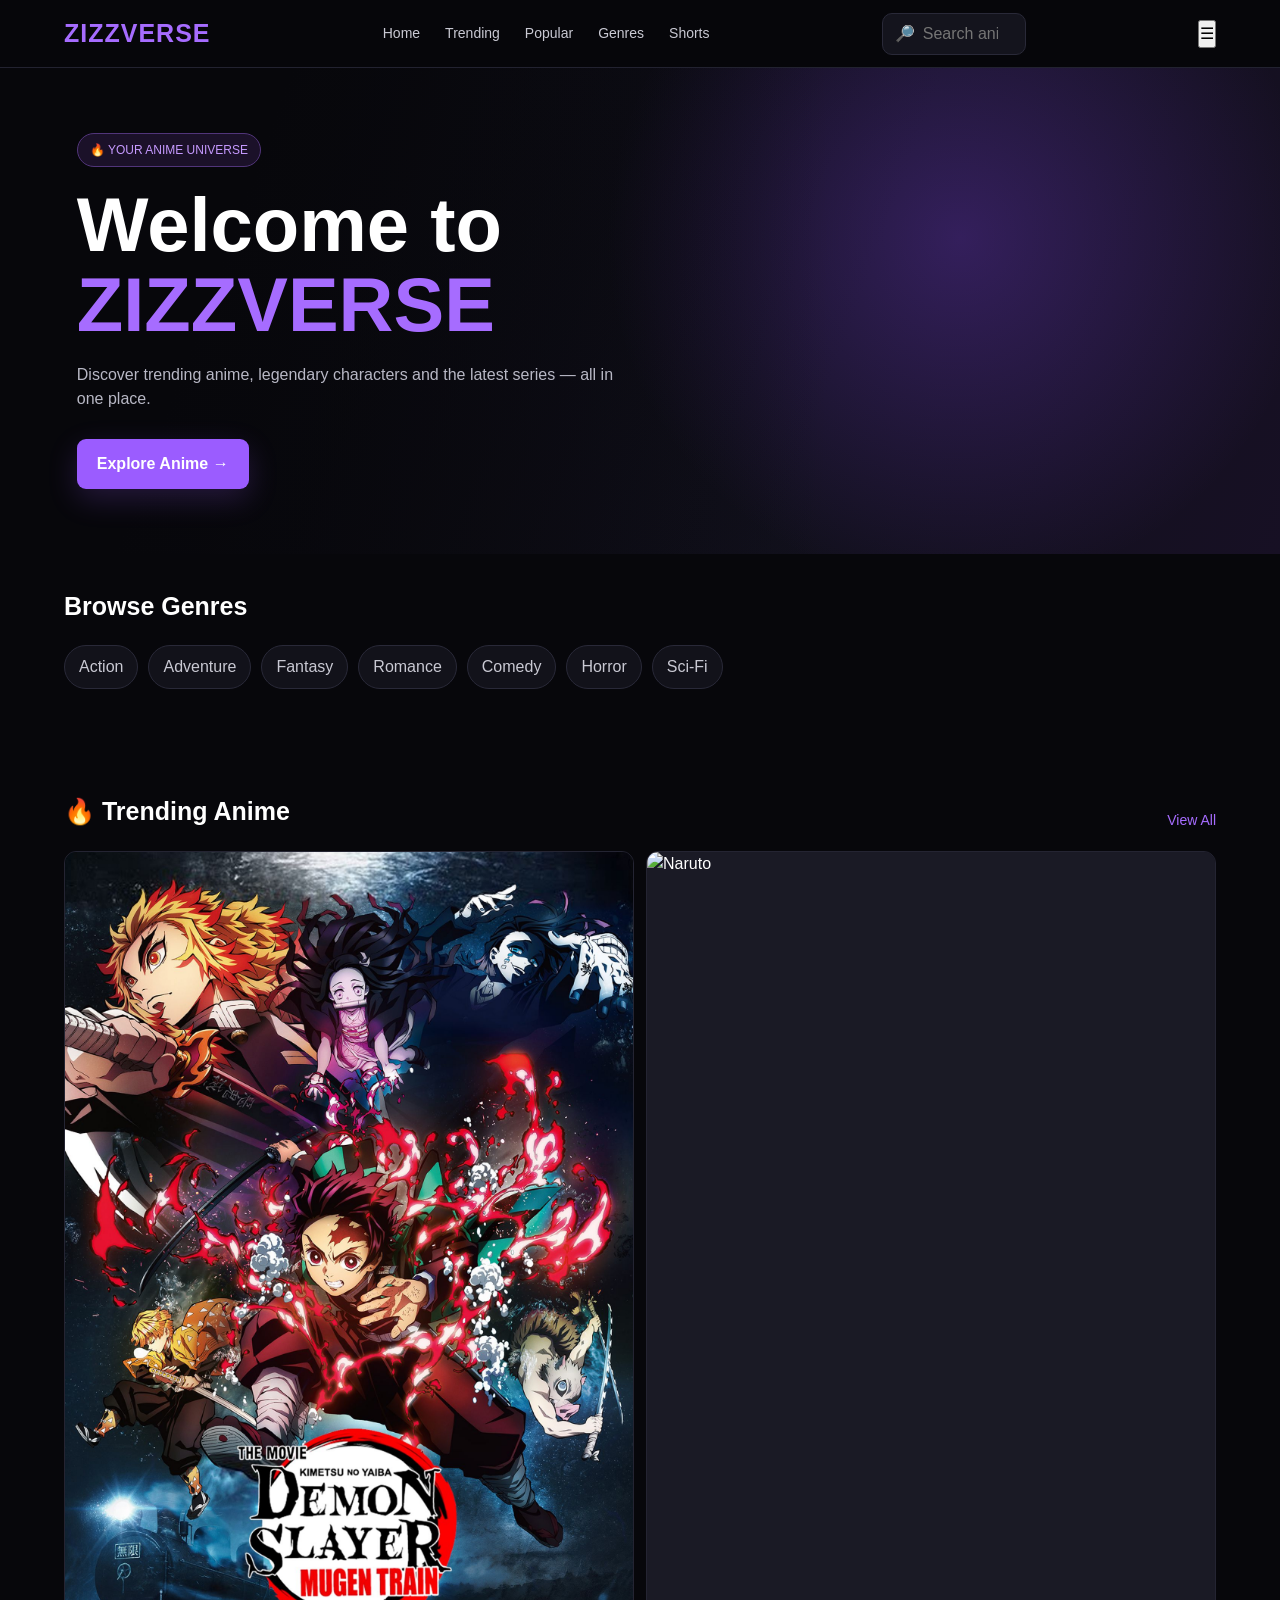
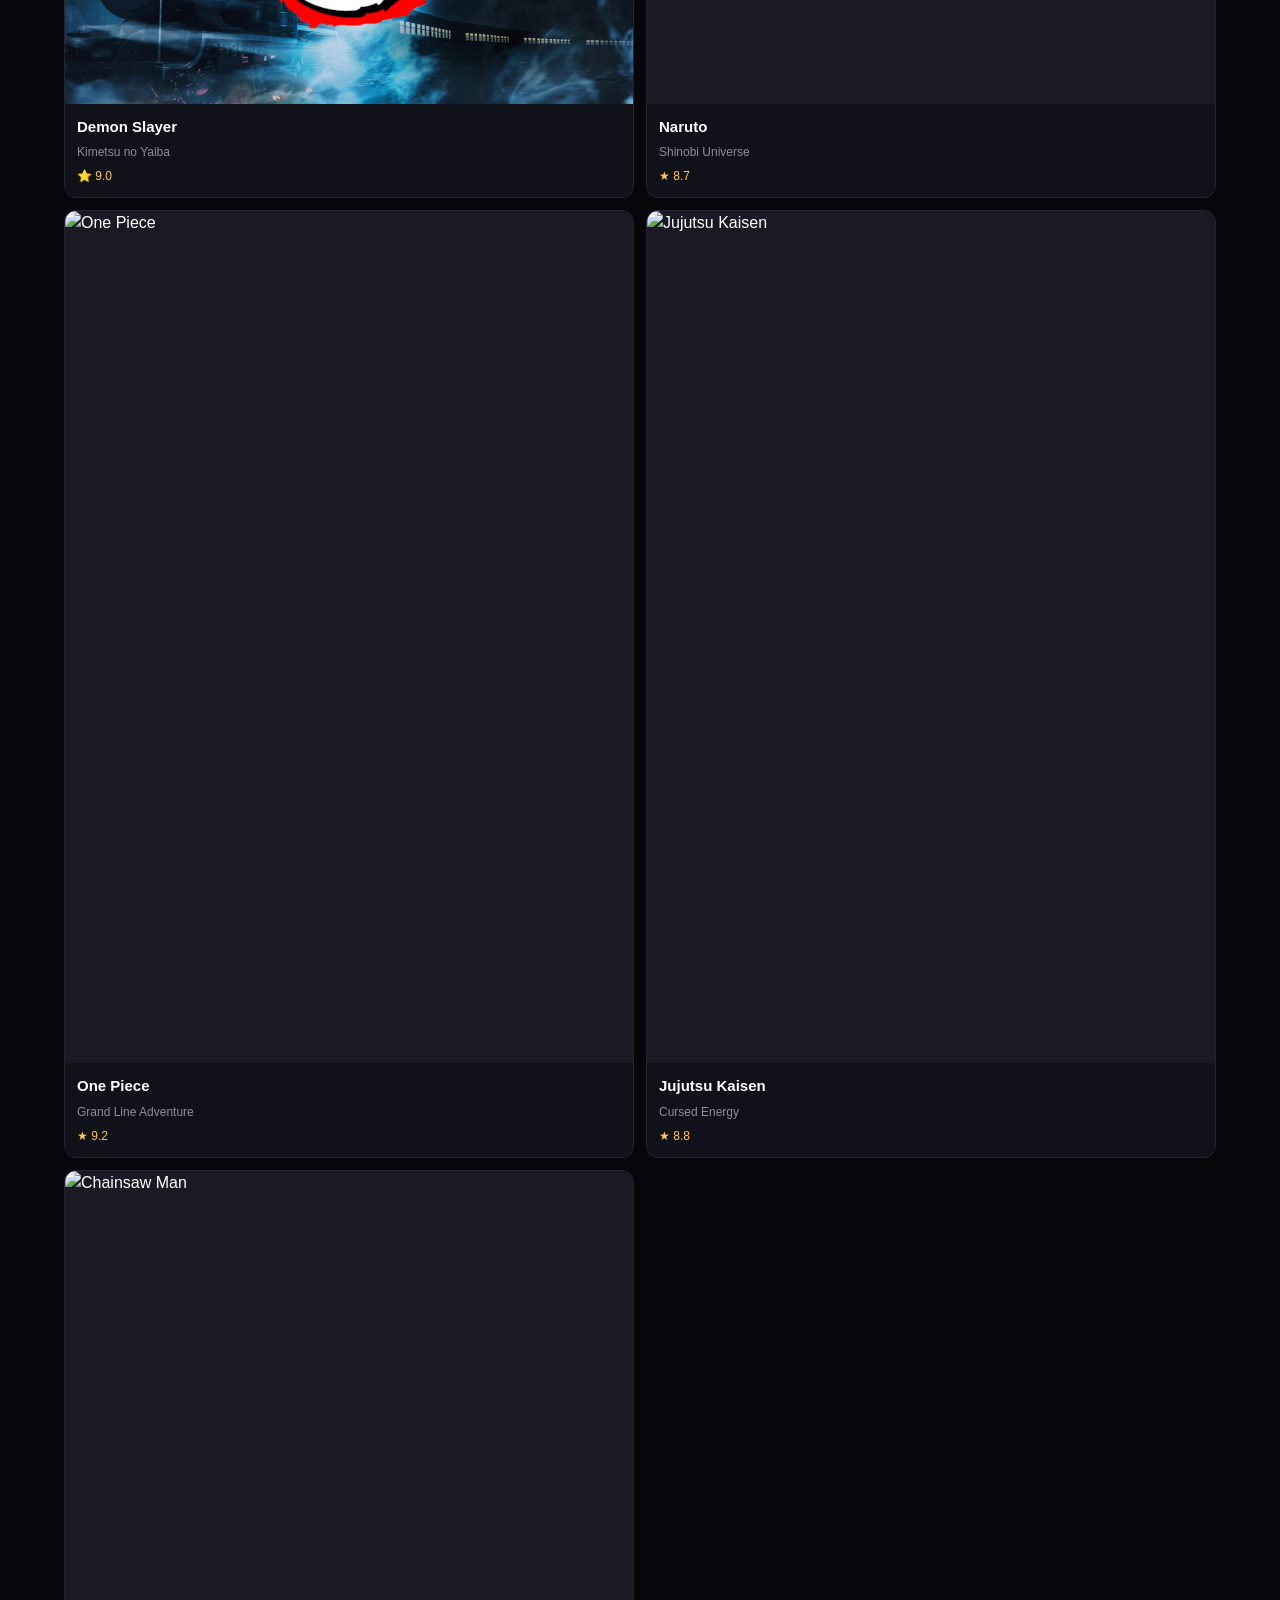
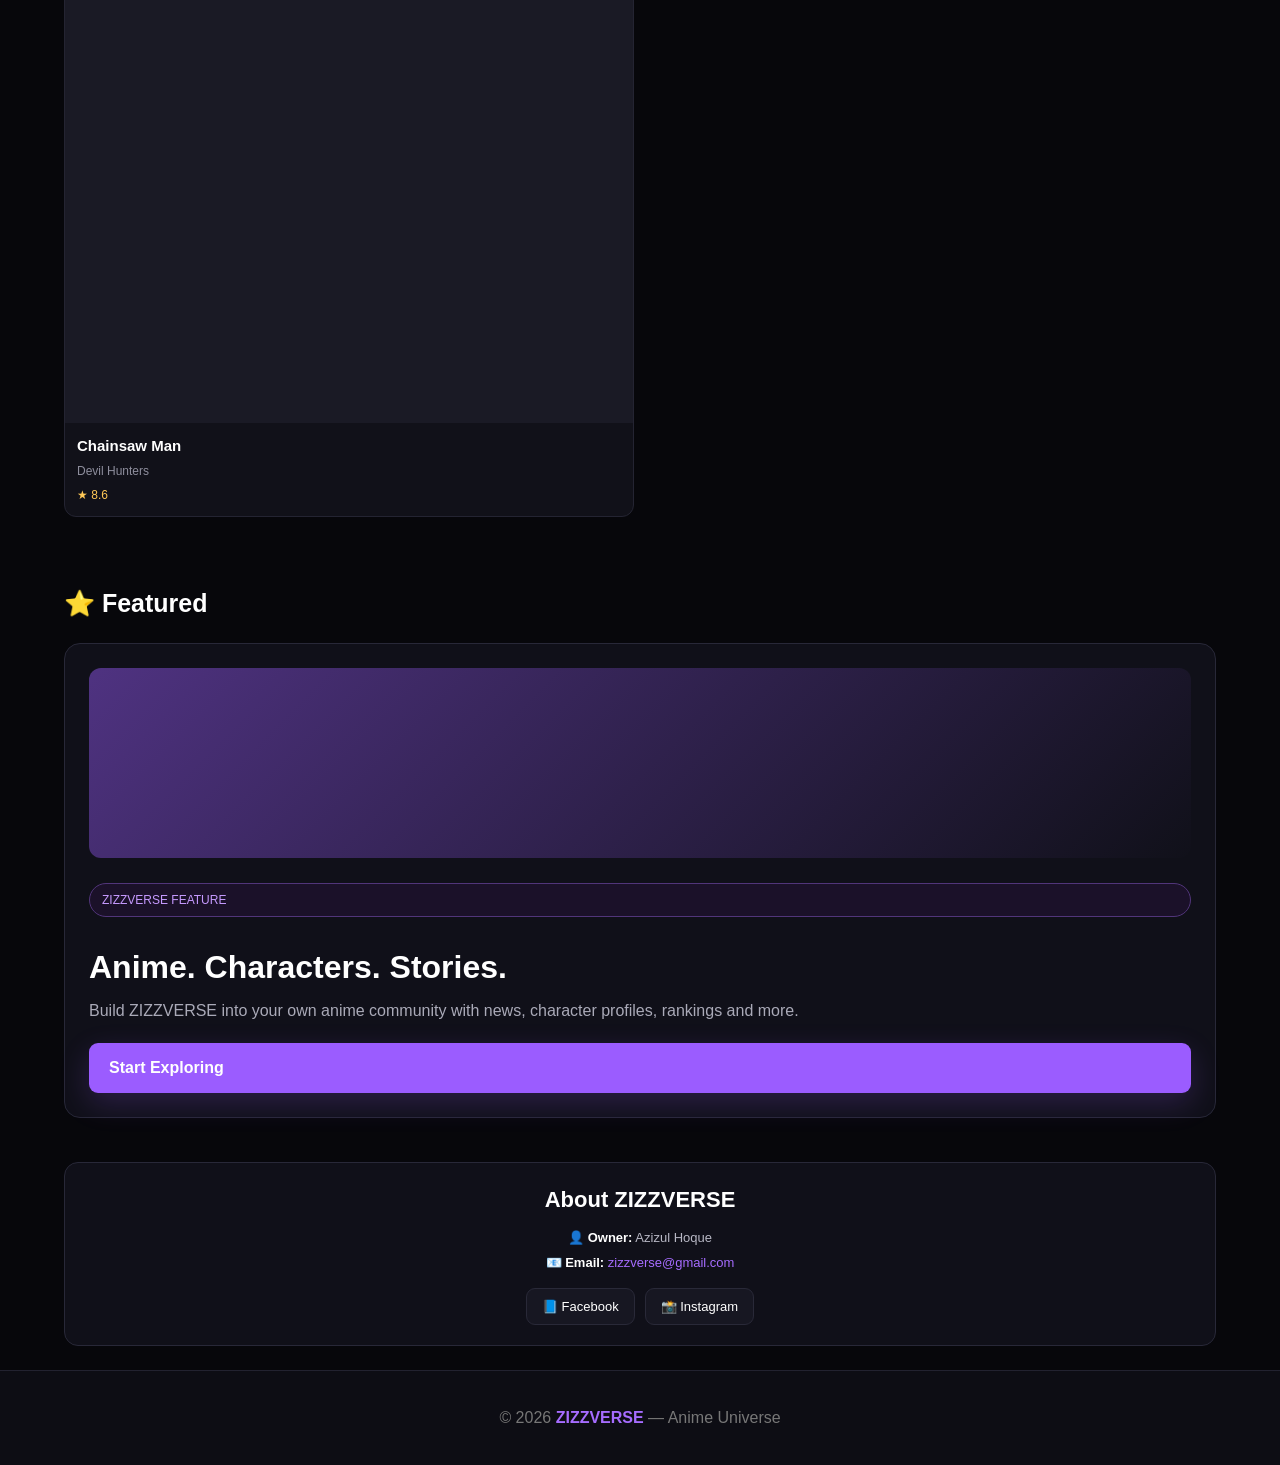
==== commit a6236c0a: "Update index.html" ====
--- a/index.html
+++ b/index.html
@@ -20,20 +20,25 @@
 <!-- ===== NAVIGATION ===== -->
 <header class="nav">
 
-<a class="logo" href="#">ZIZZVERSE</a>
-
-<nav class="nav-links">
-<a href="#home">Home</a>
-<a href="#trending">Trending</a>
-<a href="#popular">Popular</a>
-<a href="#genres">Genres</a>
-<a href="shorts.html">Shorts</a>
-</nav>
-
-<div class="search">
-🔎
-<input id="searchInput" type="search" placeholder="Search anime...">
-</div>
+    <a class="logo" href="#">ZIZZVERSE</a>
+
+    <nav class="nav-links" id="navLinks">
+        <a href="#home">Home</a>
+        <a href="#trending">Trending</a>
+        <a href="#popular">Popular</a>
+        <a href="#genres">Genres</a>
+        <a href="shorts.html">Shorts</a>
+    </nav>
+
+    <div class="search">
+        🔎
+        <input id="searchInput" type="search" placeholder="Search anime...">
+    </div>
+
+    <!-- Mobile Menu Button -->
+    <button class="menu-btn" id="menuBtn" aria-label="Open menu">
+        ☰
+    </button>
 
 </header>
 
--- a/style.css
+++ b/style.css
@@ -499,8 +499,66 @@
 
 @media(max-width:750px){
 
-.nav-links{
-display:none
+    .nav{
+        height:70px;
+        padding:0 18px;
+        display:flex;
+        align-items:center;
+        gap:12px;
+    }
+
+    .logo{
+        font-size:23px;
+        flex:1;
+    }
+
+    .nav-links{
+        display:none;
+        position:absolute;
+        top:70px;
+        left:0;
+        width:100%;
+        padding:15px 20px;
+
+        background:#0d0d14;
+        border-bottom:1px solid #252532;
+
+        flex-direction:column;
+        gap:0;
+    }
+
+    .nav-links.active{
+        display:flex;
+    }
+
+    .nav-links a{
+        padding:14px 5px;
+        font-size:16px;
+        border-bottom:1px solid #20202a;
+    }
+
+    .search{
+        width:42px;
+        flex-shrink:0;
+    }
+
+    .search input{
+        display:none;
+    }
+
+    .menu-btn{
+        display:block;
+        width:42px;
+        height:42px;
+    }
+}
+
+.nav-links::-webkit-scrollbar{
+    display:none;
+}
+
+.nav-links a{
+    flex:0 0 auto;
 }
 
 .search input{
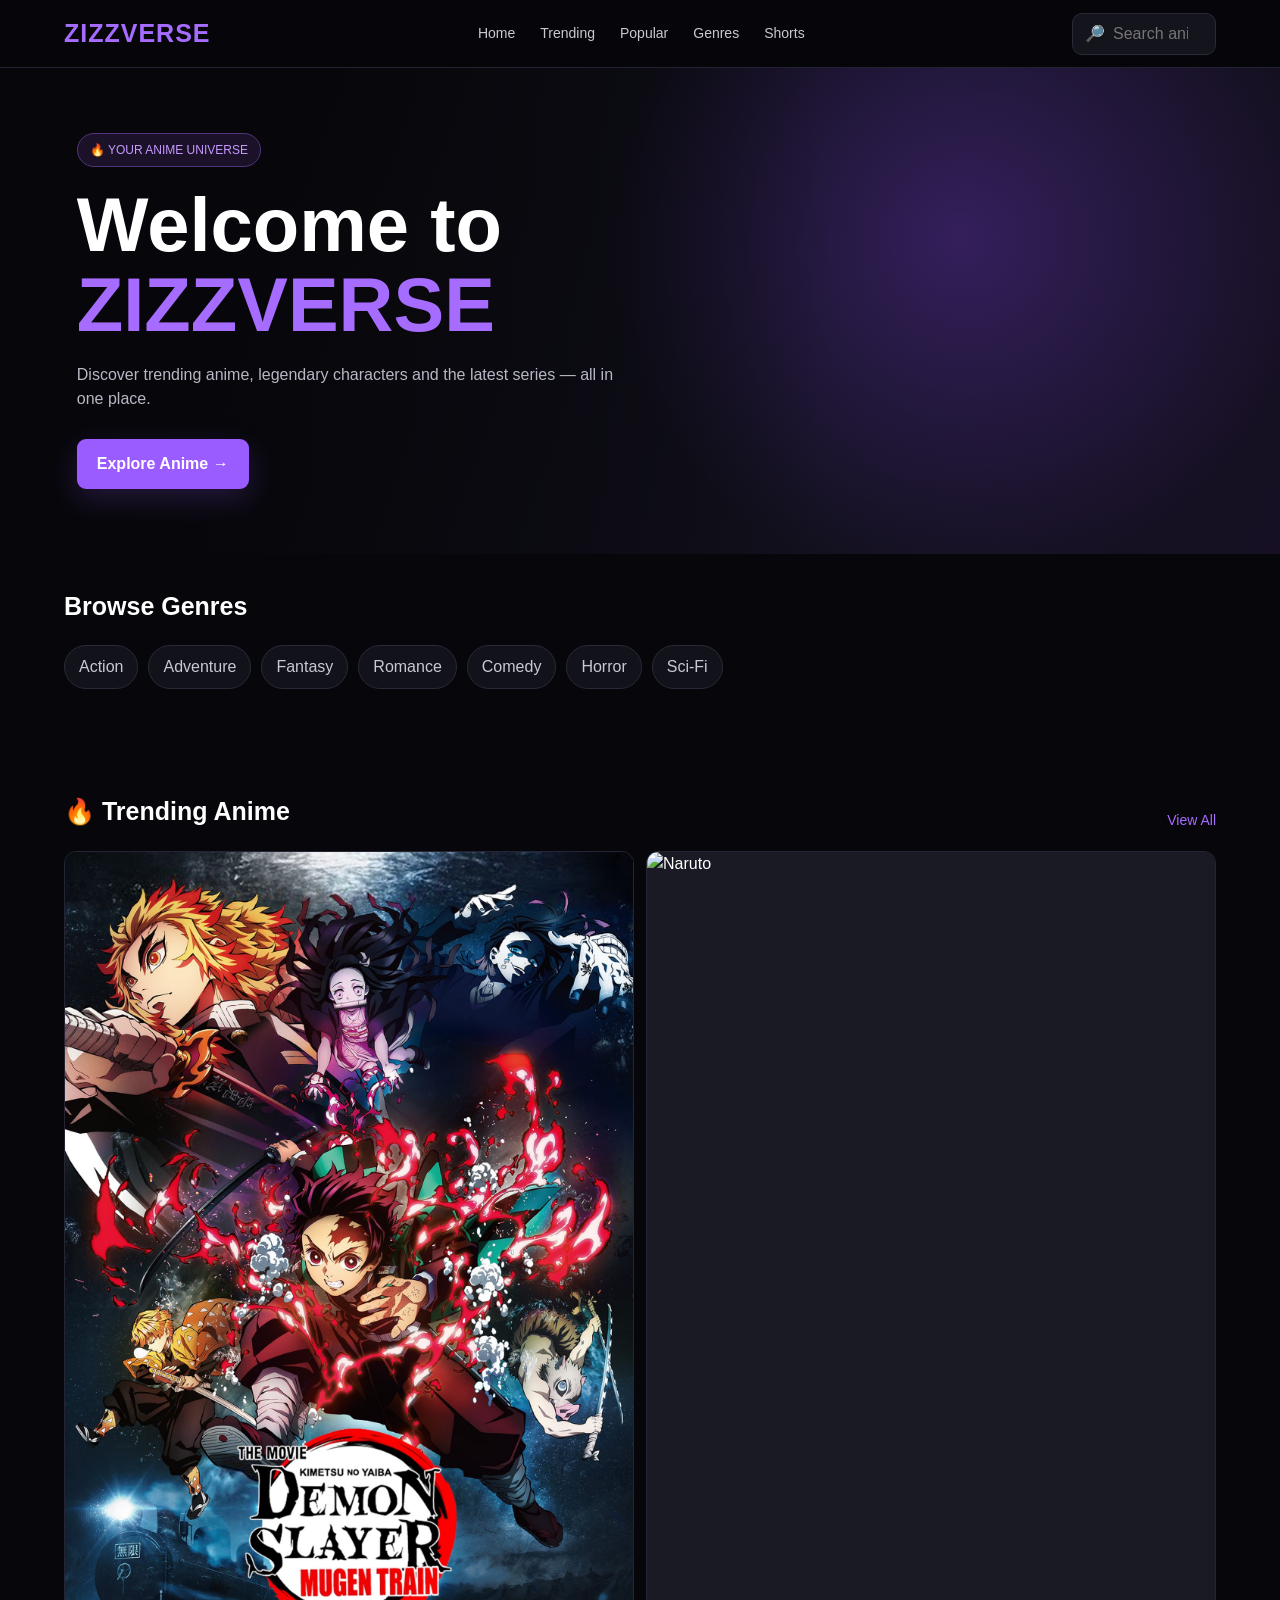
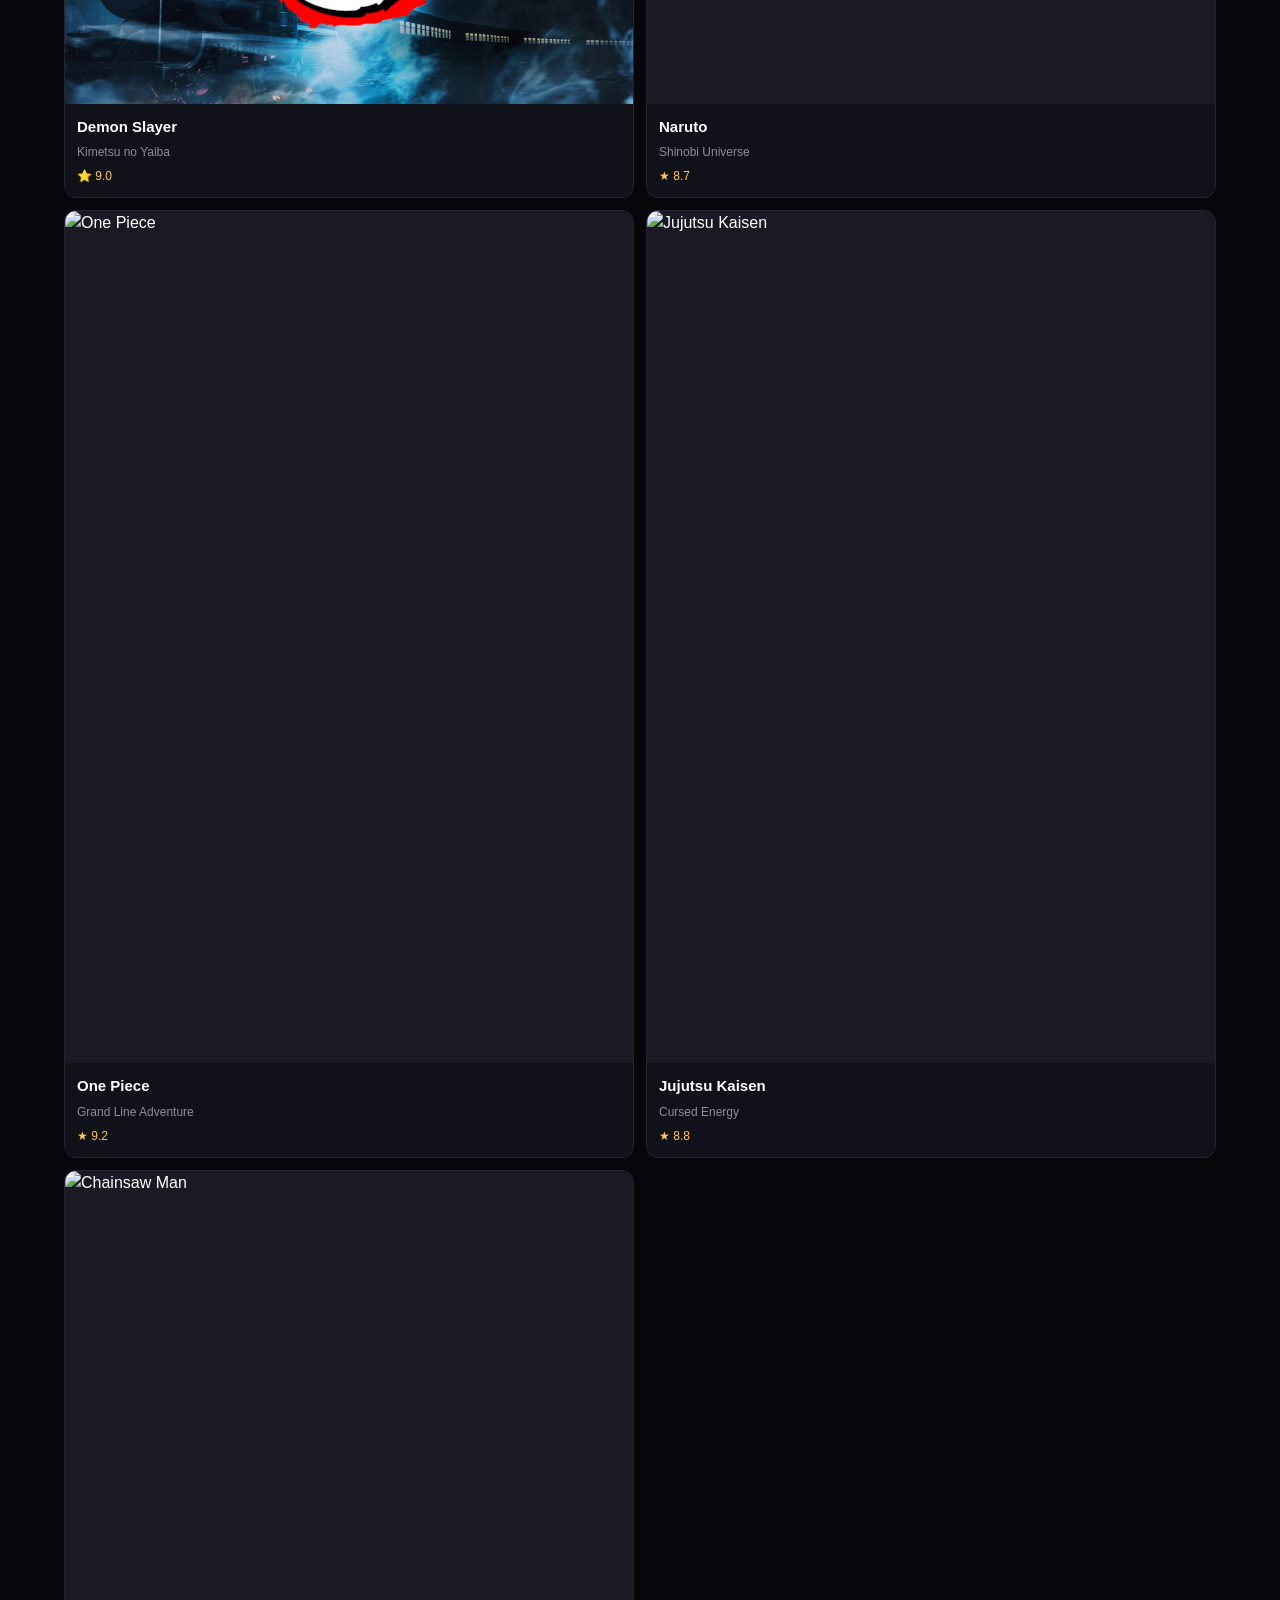
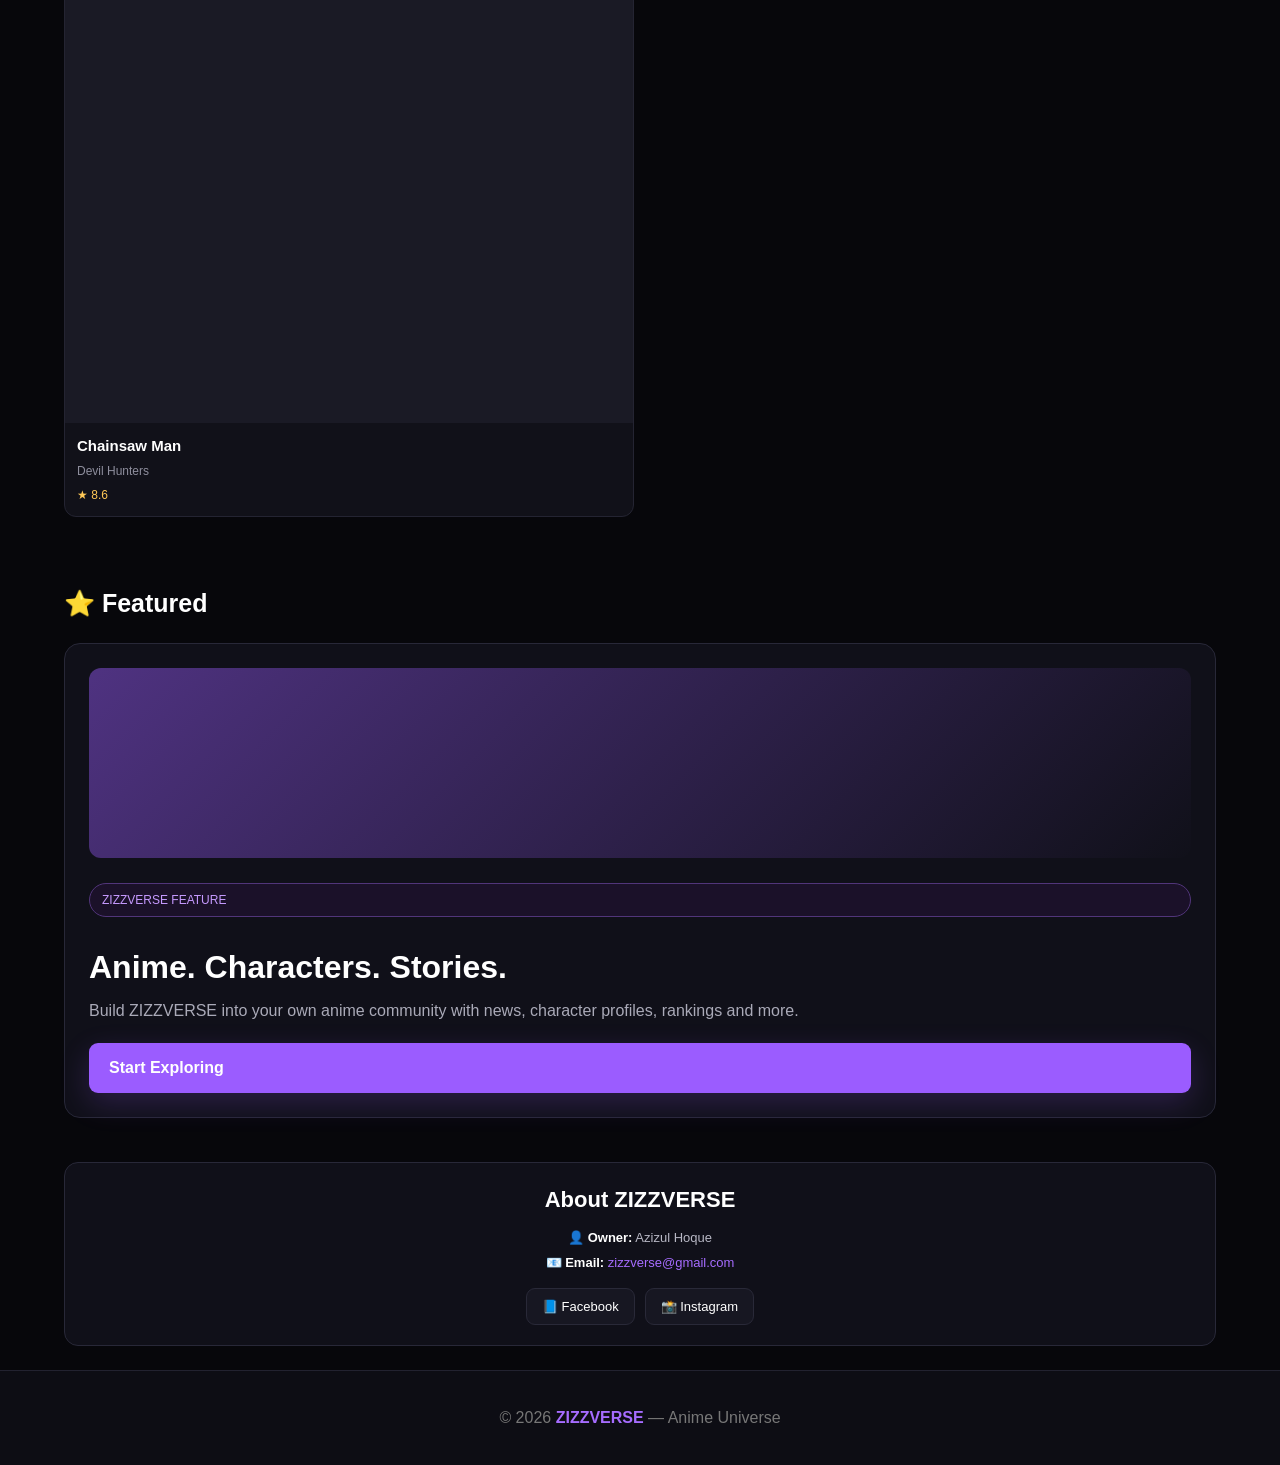
==== commit d55dfcfd: "Update index.html" ====
--- a/index.html
+++ b/index.html
@@ -362,5 +362,21 @@
 
 </script>
 
+    <!-- ===== MOBILE MENU BUTTON ===== -->
+     <script>
+const menuBtn = document.getElementById("menuBtn");
+const navLinks = document.getElementById("navLinks");
+
+menuBtn.addEventListener("click", () => {
+    navLinks.classList.toggle("active");
+
+    if(navLinks.classList.contains("active")){
+        menuBtn.textContent = "✕";
+    }else{
+        menuBtn.textContent = "☰";
+    }
+});
+    </script>
+    
 </body>
 </html>
--- a/style.css
+++ b/style.css
@@ -168,6 +168,15 @@
 border:1px solid #292938;
 border-radius:10px;
 padding:8px 12px
+}
+
+.menu-btn{
+    display:none;
+    background:none;
+    border:0;
+    color:#fff;
+    font-size:28px;
+    cursor:pointer;
 }
 
 .search input{
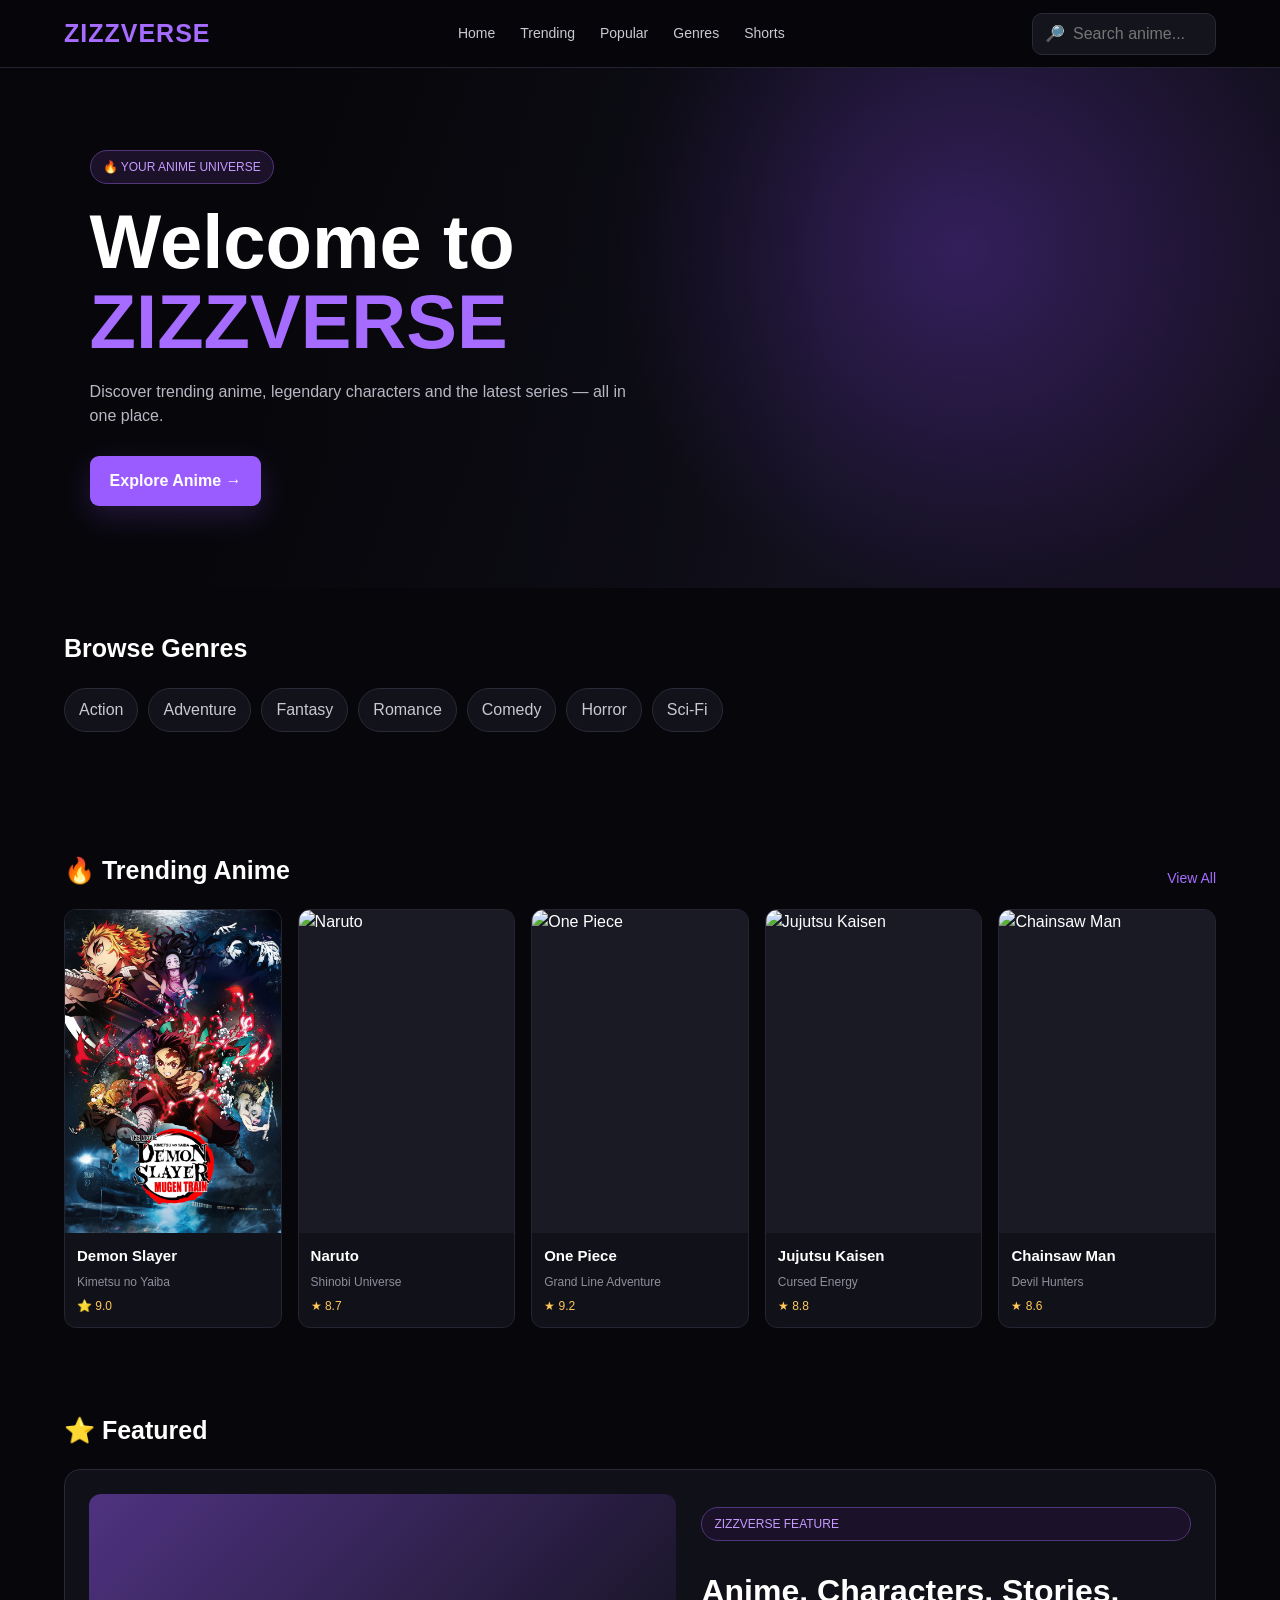
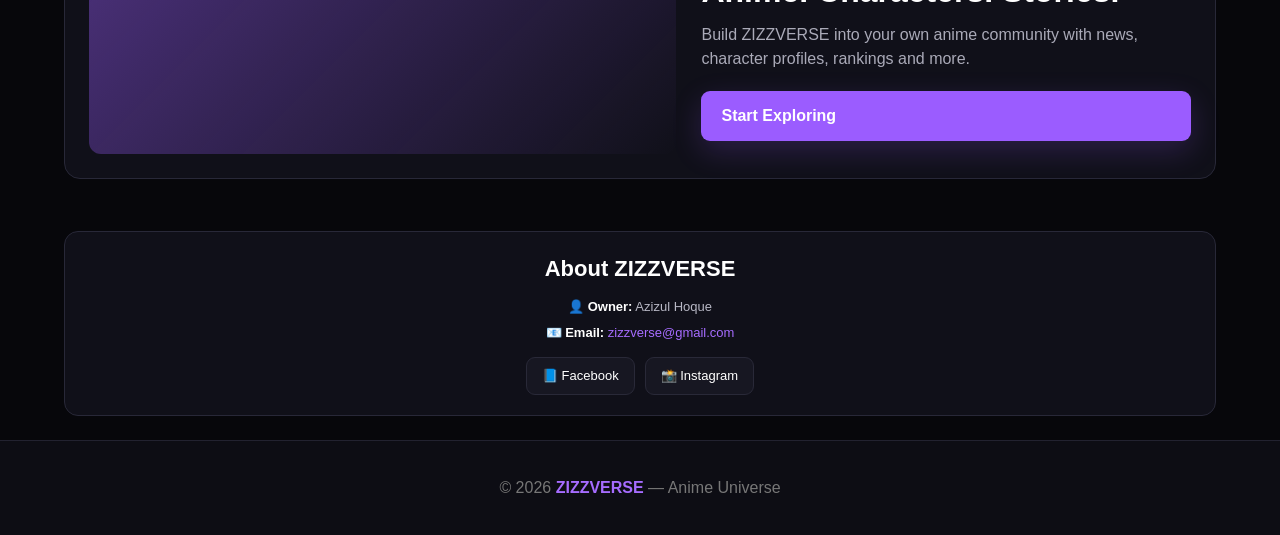
==== commit eb3650da: "Update index.html" ====
--- a/index.html
+++ b/index.html
@@ -27,7 +27,7 @@
         <a href="#trending">Trending</a>
         <a href="#popular">Popular</a>
         <a href="#genres">Genres</a>
-        <a href="shorts.html">Shorts</a>
+        <a href="shorts/">Shorts</a>
     </nav>
 
     <div class="search">
--- a/style.css
+++ b/style.css
@@ -499,14 +499,16 @@
 
 @media(max-width:1000px){
 
-.grid{
-grid-template-columns:repeat(4,1fr)
-}
+    .grid{
+        grid-template-columns:repeat(4,1fr);
+    }
 
 }
 
 
 @media(max-width:750px){
+
+    /* ===== MOBILE NAVBAR ===== */
 
     .nav{
         height:70px;
@@ -521,13 +523,18 @@
         flex:1;
     }
 
+    /* Mobile Navigation Menu */
+
     .nav-links{
         display:none;
+
         position:absolute;
         top:70px;
         left:0;
+
         width:100%;
-        padding:15px 20px;
+
+        padding:10px 20px;
 
         background:#0d0d14;
         border-bottom:1px solid #252532;
@@ -536,64 +543,100 @@
         gap:0;
     }
 
+    /* Menu Open */
+
     .nav-links.active{
         display:flex;
     }
 
     .nav-links a{
-        padding:14px 5px;
+        padding:15px 5px;
         font-size:16px;
+
         border-bottom:1px solid #20202a;
     }
+
+
+    /* ===== MOBILE SEARCH ===== */
 
     .search{
         width:42px;
+        height:42px;
+
+        padding:0;
+
         flex-shrink:0;
+
+        display:flex;
+        align-items:center;
+        justify-content:center;
     }
 
     .search input{
         display:none;
     }
 
+
+    /* ===== MOBILE MENU BUTTON ===== */
+
     .menu-btn{
-        display:block;
+        display:flex;
+
         width:42px;
         height:42px;
-    }
-}
-
-.nav-links::-webkit-scrollbar{
-    display:none;
-}
-
-.nav-links a{
-    flex:0 0 auto;
-}
-
-.search input{
-width:90px
-}
-
-.hero{
-min-height:460px;
-padding:65px 6%
-}
-
-.grid{
-grid-template-columns:repeat(2,1fr);
-gap:12px
-}
-
-.feature{
-grid-template-columns:1fr
-}
-
-.feature-art{
-min-height:190px
-}
-
-.section{
-padding:34px 5%
-}
-
-}
+
+        padding:0;
+        margin:0;
+
+        align-items:center;
+        justify-content:center;
+
+        background:#14141d;
+        border:1px solid #292938;
+        border-radius:12px;
+
+        color:#fff;
+        font-size:25px;
+        line-height:1;
+
+        cursor:pointer;
+
+        appearance:none;
+        -webkit-appearance:none;
+    }
+
+
+    /* ===== MOBILE HERO ===== */
+
+    .hero{
+        min-height:460px;
+        padding:65px 6%;
+    }
+
+
+    /* ===== MOBILE ANIME GRID ===== */
+
+    .grid{
+        grid-template-columns:repeat(2,1fr);
+        gap:12px;
+    }
+
+
+    /* ===== MOBILE FEATURE ===== */
+
+    .feature{
+        grid-template-columns:1fr;
+    }
+
+    .feature-art{
+        min-height:190px;
+    }
+
+
+    /* ===== MOBILE SECTIONS ===== */
+
+    .section{
+        padding:34px 5%;
+    }
+
+}
